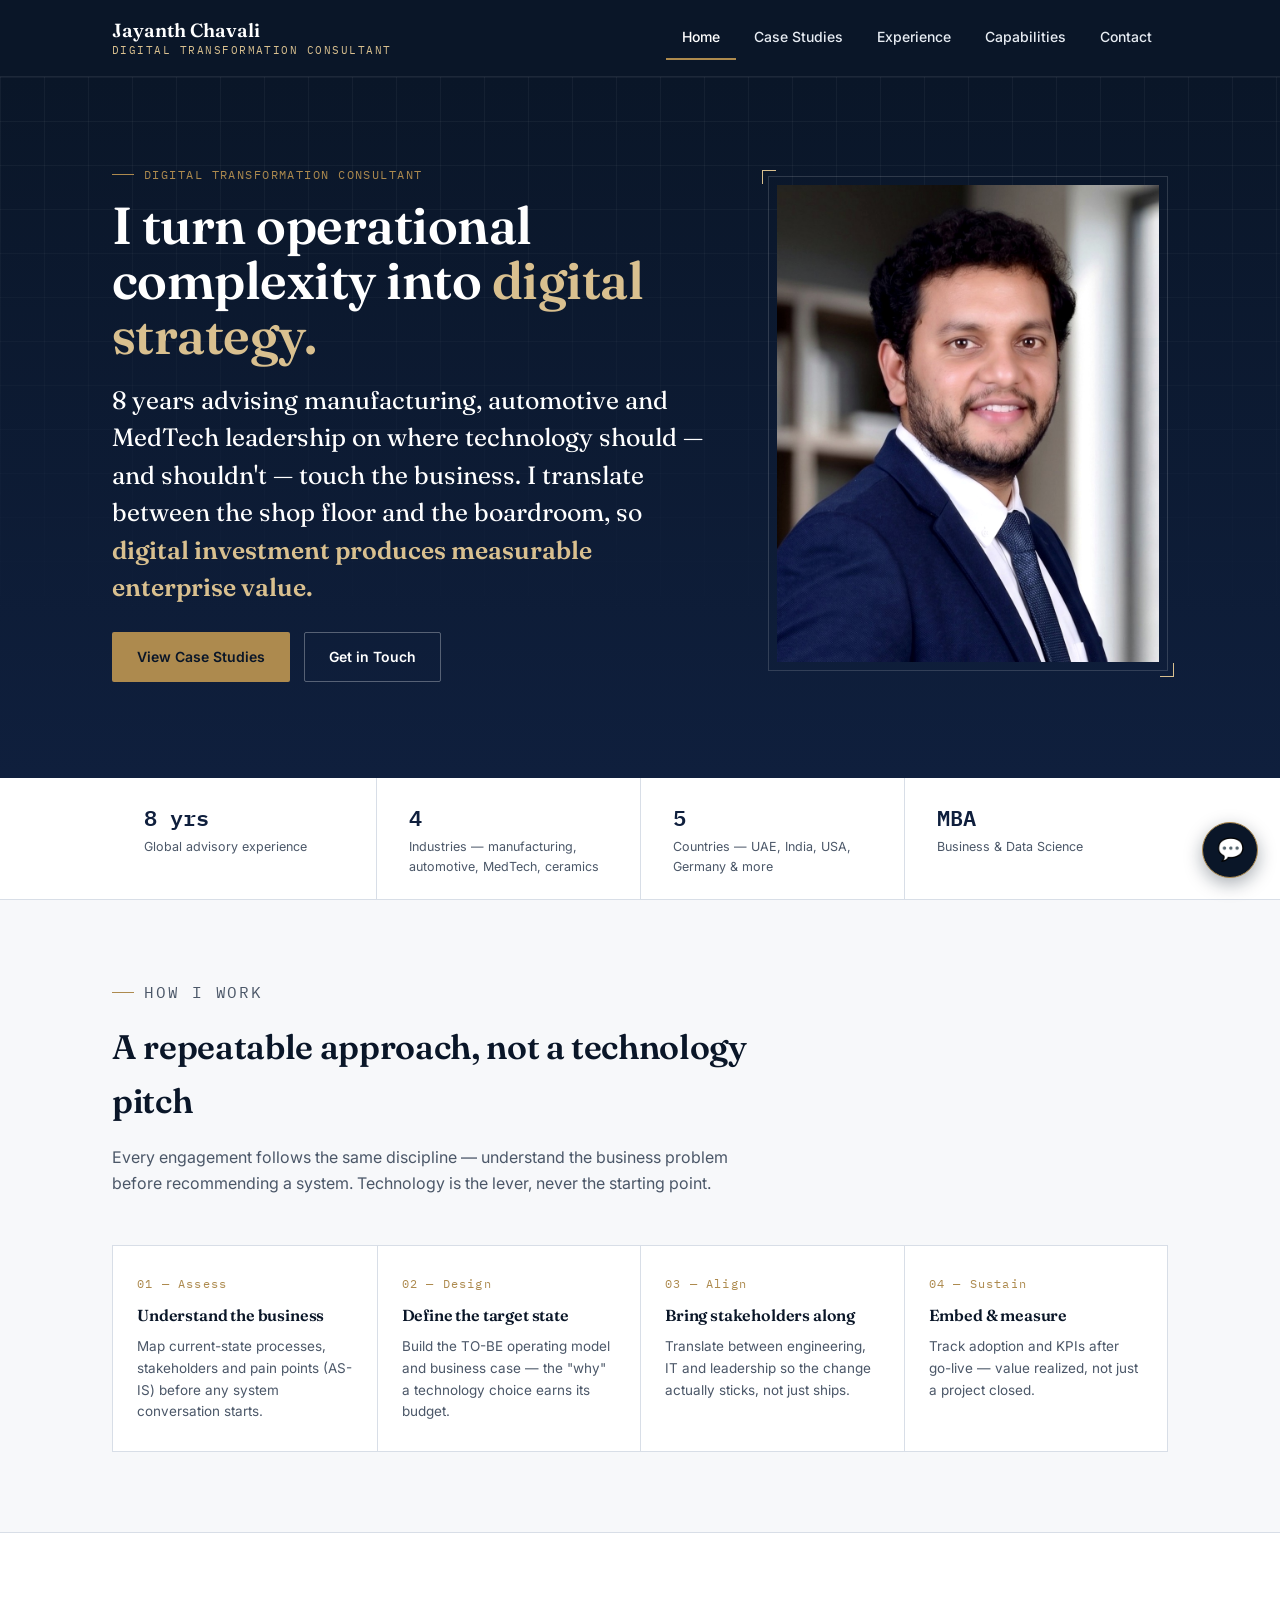
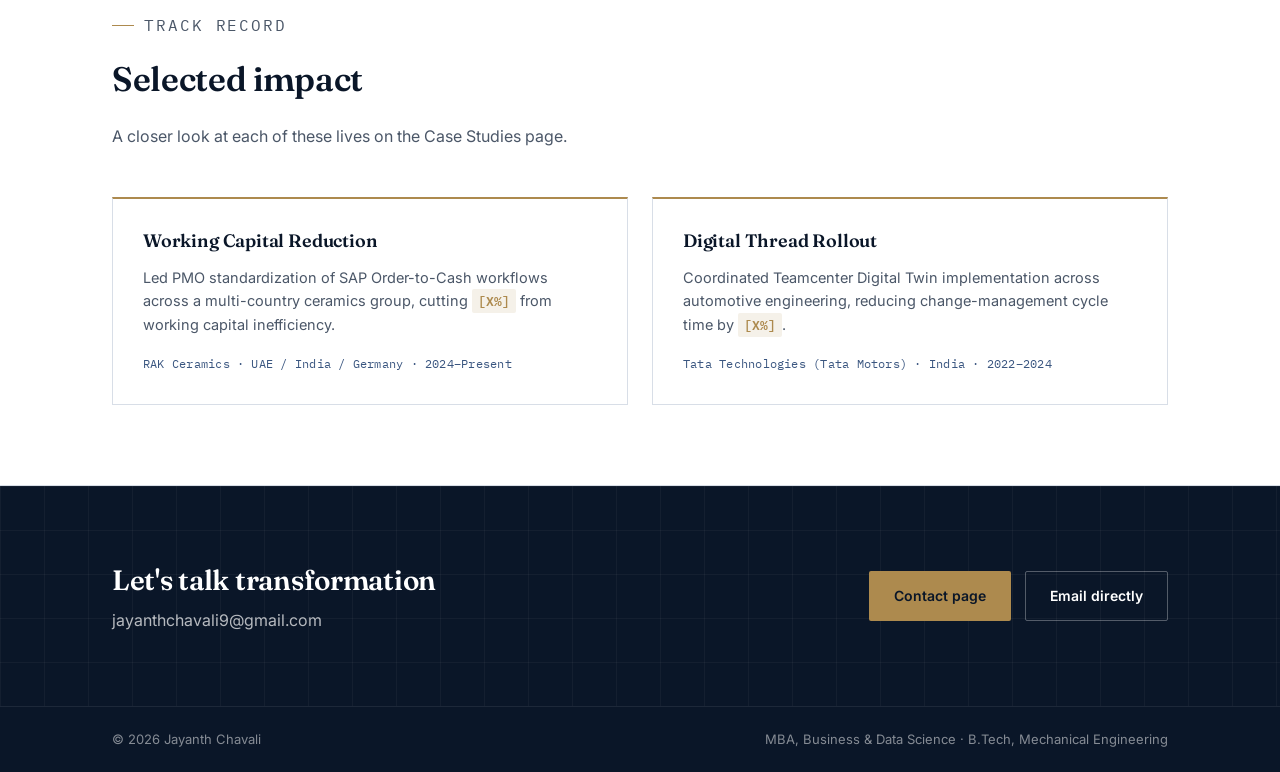
==== index.html @ 64e8a939 "Update index.html" ====
<!DOCTYPE html>
<html lang="en">
<head>
<meta charset="UTF-8">
<meta name="viewport" content="width=device-width, initial-scale=1.0">
<title>Jayanth Chavali — Digital Transformation Manager</title>
<meta name="description" content="Jayanth Chavali — Digital Transformation Manager. I help manufacturing, automotive and MedTech enterprises turn operational complexity into digital strategy.">
<link rel="preconnect" href="https://fonts.googleapis.com">
<link href="https://fonts.googleapis.com/css2?family=Fraunces:opsz,wght@9..144,500;9..144,600;9..144,700&family=Inter:wght@400;500;600;700&family=IBM+Plex+Mono:wght@400;500;600&display=swap" rel="stylesheet">
<link rel="stylesheet" href="style.css">
</head>
<body>

<header class="site-header">
  <div class="wrap">
    <a href="index.html" class="brand">Jayanth Chavali<small>Digital Transformation Consultant</small></a>
    <button class="nav-toggle" aria-label="Toggle menu">☰</button>
    <nav class="primary-nav">
      <ul>
        <li><a href="index.html" class="active">Home</a></li>
        <li><a href="case-studies.html">Case Studies</a></li>
        <li><a href="experience.html">Experience</a></li>
        <li><a href="skills.html">Capabilities</a></li>
        <li><a href="contact.html">Contact</a></li>
      </ul>
    </nav>
  </div>
</header>

<section class="hero">
  <div class="wrap">
    <div class="hero-grid">
      <div>
        <p class="eyebrow">Digital Transformation Consultant</p>
        <h1>I turn operational complexity into <em>digital strategy.</em></h1>
        <p class="value-prop">8 years advising manufacturing, automotive and MedTech leadership on where technology should — and shouldn't — touch the business. I translate between the shop floor and the boardroom, so <strong>digital investment produces measurable enterprise value.</strong></p>
        <div class="hero-cta">
          <a href="case-studies.html" class="btn btn-primary">View Case Studies</a>
          <a href="contact.html" class="btn btn-ghost">Get in Touch</a>
        </div>
      </div>
      <div class="hero-portrait">
        <span class="corner tl"></span>
        <span class="corner br"></span>
        <img src="jayanth-photo.jpg" alt="Portrait — Jayanth Chavali">
      </div>
    </div>
  </div>
</section>

<div class="meta-strip">
  <div class="wrap">
    <ul>
      <li><div class="num">8 yrs</div><div class="lbl">Global advisory experience</div></li>
      <li><div class="num">4</div><div class="lbl">Industries — manufacturing, automotive, MedTech, ceramics</div></li>
      <li><div class="num">5</div><div class="lbl">Countries — UAE, India, USA, Germany &amp; more</div></li>
      <li><div class="num">MBA</div><div class="lbl">Business &amp; Data Science</div></li>
    </ul>
  </div>
</div>

<section class="block">
  <div class="wrap">
    <div class="block-head">
      <p class="eyebrow">How I Work</p>
      <h2>A repeatable approach, not a technology pitch</h2>
      <p>Every engagement follows the same discipline — understand the business problem before recommending a system. Technology is the lever, never the starting point.</p>
    </div>
    <div class="approach-steps">
      <div class="approach-step">
        <span class="step-num">01 — Assess</span>
        <h3>Understand the business</h3>
        <p>Map current-state processes, stakeholders and pain points (AS-IS) before any system conversation starts.</p>
      </div>
      <div class="approach-step">
        <span class="step-num">02 — Design</span>
        <h3>Define the target state</h3>
        <p>Build the TO-BE operating model and business case — the "why" a technology choice earns its budget.</p>
      </div>
      <div class="approach-step">
        <span class="step-num">03 — Align</span>
        <h3>Bring stakeholders along</h3>
        <p>Translate between engineering, IT and leadership so the change actually sticks, not just ships.</p>
      </div>
      <div class="approach-step">
        <span class="step-num">04 — Sustain</span>
        <h3>Embed &amp; measure</h3>
        <p>Track adoption and KPIs after go-live — value realized, not just a project closed.</p>
      </div>
    </div>
  </div>
</section>

<section class="block alt">
  <div class="wrap">
    <div class="block-head">
      <p class="eyebrow">Track Record</p>
      <h2>Selected impact</h2>
      <p>A closer look at each of these lives on the Case Studies page.</p>
    </div>
    <div class="capability-grid">
      <div class="capability-card">
        <h3>Working Capital Reduction</h3>
        <p>Led PMO standardization of SAP Order-to-Cash workflows across a multi-country ceramics group, cutting <span class="placeholder">[X%]</span> from working capital inefficiency.</p>
        <span class="also">RAK Ceramics · UAE / India / Germany · 2024–Present</span>
      </div>
      <div class="capability-card">
        <h3>Digital Thread Rollout</h3>
        <p>Coordinated Teamcenter Digital Twin implementation across automotive engineering, reducing change-management cycle time by <span class="placeholder">[X%]</span>.</p>
        <span class="also">Tata Technologies (Tata Motors) · India · 2022–2024</span>
      </div>
    </div>
  </div>
</section>

<section class="contact-band">
  <div class="wrap">
    <div>
      <h2>Let's talk transformation</h2>
      <p>jayanthchavali9@gmail.com</p>
    </div>
    <div class="contact-links">
      <a href="contact.html" class="btn btn-primary">Contact page</a>
      <a href="mailto:jayanthchavali9@gmail.com" class="btn btn-ghost">Email directly</a>
    </div>
  </div>
</section>

<footer class="site-footer">
  <div class="wrap">
    <span>© 2026 Jayanth Chavali</span>
    <span>MBA, Business &amp; Data Science · B.Tech, Mechanical Engineering</span>
  </div>
</footer>

<script src="nav.js"></script>
<script src="chatbot.js"></script>
</body>
</html>
---- style.css ----
/* ==========================================================================
   Jayanth Chavali — Portfolio
   Design system: "Digital Thread" — blueprint-inspired corporate identity
   ========================================================================== */

:root{
  --navy-950:#0A1628;
  --navy-900:#0F1F3D;
  --navy-700:#1E3A5F;
  --navy-500:#3A5680;
  --navy-100:#E7ECF3;
  --paper:#F7F8FA;
  --white:#FFFFFF;
  --brass:#AD8A4E;
  --brass-light:#D9C08F;
  --slate-900:#1B2430;
  --slate-600:#4B5768;
  --slate-400:#8592A3;
  --line:#D8DEE7;

  --serif:"Fraunces", Georgia, "Times New Roman", serif;
  --sans:"Inter", -apple-system, BlinkMacSystemFont, "Segoe UI", sans-serif;
  --mono:"IBM Plex Mono", "SFMono-Regular", Menlo, monospace;

  --max-w: 1120px;
}

*,*::before,*::after{box-sizing:border-box;}
html{scroll-behavior:smooth;}
body{
  margin:0;
  background:var(--paper);
  color:var(--slate-900);
  font-family:var(--sans);
  font-size:16px;
  line-height:1.6;
  -webkit-font-smoothing:antialiased;
}
img{max-width:100%;display:block;}
a{color:inherit;text-decoration:none;}
h1,h2,h3,h4{font-family:var(--serif);font-weight:600;color:var(--navy-950);margin:0 0 .5em;letter-spacing:-0.01em;}
p{margin:0 0 1em;}
.wrap{max-width:var(--max-w);margin:0 auto;padding:0 32px;}

@media (prefers-reduced-motion: reduce){
  *{animation-duration:0.001ms !important; animation-iteration-count:1 !important; transition-duration:0.001ms !important; scroll-behavior:auto !important;}
}

/* ---------- eyebrow / labels ---------- */
.eyebrow{
  font-family:var(--mono);
  font-size:12px;
  letter-spacing:.12em;
  text-transform:uppercase;
  color:var(--brass);
  display:flex;
  align-items:center;
  gap:10px;
  margin-bottom:14px;
}
.eyebrow::before{content:"";width:22px;height:1px;background:var(--brass);display:inline-block;}

/* ---------- header / nav ---------- */
.site-header{
  position:sticky; top:0; z-index:100;
  background:var(--navy-950);
  border-bottom:1px solid rgba(255,255,255,.08);
}
.site-header .wrap{
  display:flex; align-items:center; justify-content:space-between;
  height:76px;
}
.brand{
  font-family:var(--serif);
  color:var(--white);
  font-size:19px;
  font-weight:600;
  display:flex; flex-direction:column; line-height:1.15;
}
.brand small{
  font-family:var(--mono);
  font-size:10.5px;
  letter-spacing:.14em;
  text-transform:uppercase;
  color:var(--brass-light);
  font-weight:400;
  margin-top:3px;
}
nav.primary-nav ul{
  list-style:none; display:flex; gap:2px; margin:0; padding:0;
}
nav.primary-nav a{
  display:block;
  padding:10px 16px;
  font-size:14px;
  font-weight:500;
  color:var(--navy-100);
  border-bottom:2px solid transparent;
  transition:color .15s ease, border-color .15s ease;
}
nav.primary-nav a:hover{color:var(--white);}
nav.primary-nav a.active{color:var(--white); border-color:var(--brass);}
.nav-toggle{display:none;}

@media (max-width:760px){
  .site-header .wrap{height:64px;}
  nav.primary-nav ul{
    position:fixed; inset:64px 0 auto 0;
    background:var(--navy-950);
    flex-direction:column;
    gap:0;
    padding:8px 0 16px;
    transform:translateY(-8px);
    opacity:0;
    pointer-events:none;
    transition:opacity .18s ease, transform .18s ease;
    border-bottom:1px solid rgba(255,255,255,.08);
  }
  nav.primary-nav.open ul{opacity:1; transform:translateY(0); pointer-events:auto;}
  nav.primary-nav a{padding:14px 32px;}
  .nav-toggle{
    display:block; background:none; border:1px solid rgba(255,255,255,.25);
    color:var(--white); width:38px; height:34px; border-radius:4px; font-size:16px;
    cursor:pointer;
  }
}

/* ---------- hero ---------- */
.hero{
  background:
    linear-gradient(180deg, var(--navy-950) 0%, var(--navy-900) 100%);
  color:var(--white);
  position:relative;
  overflow:hidden;
  padding:88px 0 96px;
}
.hero::before{
  /* blueprint grid */
  content:"";
  position:absolute; inset:0;
  background-image:
    linear-gradient(rgba(255,255,255,.05) 1px, transparent 1px),
    linear-gradient(90deg, rgba(255,255,255,.05) 1px, transparent 1px);
  background-size:44px 44px;
  mask-image:linear-gradient(180deg, rgba(0,0,0,.9), transparent 85%);
  pointer-events:none;
}
.hero .wrap{position:relative;}
.hero-grid{
  display:grid; grid-template-columns:1.35fr .9fr; gap:56px; align-items:center;
}
.hero h1{
  color:var(--white);
  font-size:clamp(34px,4.4vw,52px);
  line-height:1.06;
  margin-bottom:18px;
}
.hero h1 em{
  font-style:normal; color:var(--brass-light);
}
.hero .role{
  font-family:var(--mono);
  font-size:14px;
  color:var(--navy-100);
  letter-spacing:.03em;
  margin-bottom:22px;
}
.hero p.lede{
  font-size:17px;
  color:rgba(255,255,255,.78);
  max-width:56ch;
  margin-bottom:28px;
}
.hero-cta{display:flex; gap:14px; flex-wrap:wrap;}
.btn{
  display:inline-flex; align-items:center; gap:8px;
  padding:13px 24px;
  font-size:14px; font-weight:600;
  border-radius:2px;
  transition:all .15s ease;
  border:1px solid transparent;
}
.btn-primary{background:var(--brass); color:var(--navy-950);}
.btn-primary:hover{background:var(--brass-light);}
.btn-ghost{border-color:rgba(255,255,255,.3); color:var(--white);}
.btn-ghost:hover{border-color:var(--white); background:rgba(255,255,255,.06);}

.hero-portrait{
  position:relative;
  border:1px solid rgba(255,255,255,.15);
  padding:8px;
}
.hero-portrait img{width:100%; aspect-ratio:4/5; object-fit:cover; filter:grayscale(15%) contrast(1.02);}
.hero-portrait .tag{
  position:absolute; bottom:-1px; left:-1px;
  background:var(--brass); color:var(--navy-950);
  font-family:var(--mono); font-size:11px; letter-spacing:.08em;
  padding:6px 12px;
}
.corner{position:absolute; width:14px; height:14px; border:1.5px solid var(--brass-light);}
.corner.tl{top:-7px; left:-7px; border-right:none; border-bottom:none;}
.corner.br{bottom:-7px; right:-7px; border-left:none; border-top:none;}

/* ---------- meta strip ---------- */
.meta-strip{
  background:var(--white);
  border-bottom:1px solid var(--line);
}
.meta-strip ul{
  list-style:none; margin:0; padding:0;
  display:grid; grid-template-columns:repeat(4,1fr);
}
.meta-strip li{
  padding:22px 32px;
  border-left:1px solid var(--line);
}
.meta-strip li:first-child{border-left:none;}
.meta-strip .num{font-family:var(--mono); font-size:22px; color:var(--navy-900); font-weight:600;}
.meta-strip .lbl{font-size:12.5px; color:var(--slate-600); margin-top:2px;}
@media (max-width:760px){
  .meta-strip ul{grid-template-columns:repeat(2,1fr);}
  .meta-strip li:nth-child(3){border-left:none;}
}

/* ---------- sections ---------- */
section.block{padding:80px 0;}
section.block.alt{background:var(--white); border-top:1px solid var(--line); border-bottom:1px solid var(--line);}
.block-head{max-width:640px; margin-bottom:48px;}
.block-head h2{font-size:clamp(26px,3vw,34px);}
.block-head p{color:var(--slate-600); font-size:16px;}

/* ---------- timeline (signature element) ---------- */
.thread{position:relative; padding-left:2px;}
.thread::before{
  content:""; position:absolute; left:118px; top:6px; bottom:6px; width:1px;
  background:repeating-linear-gradient(to bottom, var(--navy-500) 0 6px, transparent 6px 12px);
}
@media (max-width:640px){.thread::before{left:0; display:none;}}
.thread-item{
  display:grid; grid-template-columns:118px 1fr; gap:32px;
  position:relative; padding:0 0 44px;
}
.thread-item:last-child{padding-bottom:0;}
.thread-item .when{
  font-family:var(--mono); font-size:12.5px; color:var(--navy-700); font-weight:600;
  padding-top:2px; text-align:right;
}
.thread-item .node{
  position:absolute; left:114px; top:5px;
  width:9px; height:9px; border-radius:50%;
  background:var(--brass); border:2px solid var(--paper); box-shadow:0 0 0 1px var(--navy-700);
}
@media (max-width:640px){
  .thread-item{grid-template-columns:1fr; gap:8px;}
  .thread-item .when{text-align:left;}
  .thread-item .node{display:none;}
}
.thread-item .content{
  background:var(--white); border:1px solid var(--line); padding:22px 26px;
}
.thread-item h3{font-size:18px; margin-bottom:4px;}
.thread-item .sub{font-size:13.5px; color:var(--slate-600); font-family:var(--mono); margin-bottom:0;}

/* ---------- experience cards ---------- */
.role-card{
  background:var(--white); border:1px solid var(--line);
  padding:32px 34px; margin-bottom:24px;
  position:relative;
}
.role-card .role-head{
  display:flex; justify-content:space-between; align-items:baseline; flex-wrap:wrap; gap:8px;
  margin-bottom:6px;
}
.role-card h3{font-size:20px; margin-bottom:2px;}
.role-card .company{font-size:14.5px; color:var(--navy-700); font-weight:600;}
.role-card .period{font-family:var(--mono); font-size:12.5px; color:var(--brass); white-space:nowrap;}
.role-card .title-line{font-size:14px; color:var(--slate-600); margin-bottom:14px;}
.role-card .desc{font-size:15px; color:var(--slate-900); margin-bottom:16px;}
.skill-pills{display:flex; flex-wrap:wrap; gap:7px;}
.pill{
  font-family:var(--mono); font-size:11.5px; color:var(--navy-700);
  background:var(--navy-100); padding:5px 10px; border-radius:2px;
  letter-spacing:.01em;
}

/* ---------- skills grid ---------- */
.skill-groups{display:grid; grid-template-columns:repeat(2,1fr); gap:28px;}
@media (max-width:700px){.skill-groups{grid-template-columns:1fr;}}
.skill-group{background:var(--white); border:1px solid var(--line); padding:26px 28px;}
.skill-group .eyebrow{margin-bottom:16px;}
.skill-group ul{list-style:none; margin:0; padding:0; display:flex; flex-wrap:wrap; gap:8px;}
.skill-group li{
  font-size:13.5px; padding:7px 12px; background:var(--paper); border:1px solid var(--line); color:var(--slate-900);
}

/* ---------- education / certs ---------- */
.two-col{display:grid; grid-template-columns:1fr 1fr; gap:28px;}
@media (max-width:700px){.two-col{grid-template-columns:1fr;}}
.info-card{background:var(--white); border:1px solid var(--line); padding:28px 30px;}
.info-card h3{font-size:17px;}
.info-card .sub{font-family:var(--mono); font-size:12.5px; color:var(--brass); margin-bottom:12px;}

/* ---------- contact ---------- */
.contact-band{
  background:var(--navy-950); color:var(--white);
  padding:72px 0;
  position:relative; overflow:hidden;
}
.contact-band::before{
  content:""; position:absolute; inset:0;
  background-image:linear-gradient(rgba(255,255,255,.04) 1px, transparent 1px), linear-gradient(90deg, rgba(255,255,255,.04) 1px, transparent 1px);
  background-size:44px 44px;
}
.contact-band .wrap{position:relative; display:flex; justify-content:space-between; align-items:center; flex-wrap:wrap; gap:24px;}
.contact-band h2{color:var(--white); font-size:28px; margin-bottom:6px;}
.contact-band p{color:rgba(255,255,255,.7); margin:0;}
.contact-links{display:flex; gap:14px; flex-wrap:wrap;}

/* ---------- footer ---------- */
footer.site-footer{
  background:var(--navy-950); color:rgba(255,255,255,.5);
  font-size:13px; padding:22px 0; border-top:1px solid rgba(255,255,255,.08);
}
footer.site-footer .wrap{display:flex; justify-content:space-between; flex-wrap:wrap; gap:8px;}

/* ---------- page hero (sub pages) ---------- */
.page-hero{
  background:var(--navy-950); color:var(--white); padding:56px 0 46px;
  position:relative; overflow:hidden;
}
.page-hero::before{
  content:""; position:absolute; inset:0;
  background-image:linear-gradient(rgba(255,255,255,.05) 1px, transparent 1px), linear-gradient(90deg, rgba(255,255,255,.05) 1px, transparent 1px);
  background-size:44px 44px;
  mask-image:linear-gradient(180deg, rgba(0,0,0,.9), transparent 90%);
}
.page-hero .wrap{position:relative;}
.page-hero h1{color:var(--white); font-size:clamp(28px,3.6vw,38px); margin-bottom:8px;}
.page-hero p{color:rgba(255,255,255,.72); max-width:60ch; margin:0;}

.note{
  font-size:13.5px; color:var(--slate-600); border-left:2px solid var(--brass);
  padding:10px 16px; background:var(--white); margin-bottom:44px;
}

/* ---------- placeholder callout (fill-in-real-numbers) ---------- */
.placeholder{
  color:var(--brass); font-weight:600; font-style:normal;
  background:rgba(173,138,78,.12); padding:1px 6px; border-radius:2px;
  font-family:var(--mono); font-size:.92em;
}
.editor-note{
  font-size:13px; color:var(--slate-600); background:var(--navy-100);
  border:1px dashed var(--navy-500); padding:14px 18px; margin:0 0 40px;
}
.editor-note strong{color:var(--navy-900);}

/* ---------- value proposition strip ---------- */
.value-prop{
  font-family:var(--serif); font-size:clamp(20px,2.2vw,25px);
  color:var(--white); line-height:1.5; max-width:60ch;
}
.value-prop strong{color:var(--brass-light); font-weight:600;}

/* ---------- approach / methodology steps ---------- */
.approach-steps{
  display:grid; grid-template-columns:repeat(4,1fr); gap:0;
  border:1px solid var(--line);
}
.approach-step{
  padding:28px 24px; background:var(--white); border-left:1px solid var(--line);
  position:relative;
}
.approach-step:first-child{border-left:none;}
.approach-step .step-num{
  font-family:var(--mono); font-size:12px; color:var(--brass); letter-spacing:.1em;
  margin-bottom:10px; display:block;
}
.approach-step h3{font-size:16px; margin-bottom:8px;}
.approach-step p{font-size:13.5px; color:var(--slate-600); margin:0;}
@media (max-width:820px){
  .approach-steps{grid-template-columns:1fr 1fr;}
  .approach-step:nth-child(3){border-left:none;}
}
@media (max-width:520px){
  .approach-steps{grid-template-columns:1fr;}
  .approach-step{border-left:none; border-top:1px solid var(--line);}
  .approach-step:first-child{border-top:none;}
}

/* ---------- capability cards (business-framed, not tool pills) ---------- */
.capability-grid{display:grid; grid-template-columns:repeat(2,1fr); gap:24px;}
@media (max-width:760px){.capability-grid{grid-template-columns:1fr;}}
.capability-card{
  background:var(--white); border:1px solid var(--line); padding:28px 30px;
  border-top:2px solid var(--brass);
}
.capability-card h3{font-size:18px; margin-bottom:10px;}
.capability-card p{font-size:14.5px; color:var(--slate-600); margin-bottom:14px;}
.capability-card .also{
  font-family:var(--mono); font-size:11.5px; color:var(--navy-500); letter-spacing:.02em;
}

/* ---------- case studies ---------- */
.case-study{
  background:var(--white); border:1px solid var(--line); margin-bottom:28px;
  display:grid; grid-template-columns:220px 1fr;
}
@media (max-width:700px){.case-study{grid-template-columns:1fr;}}
.case-study .cs-side{
  background:var(--navy-950); color:var(--white); padding:28px 24px;
  display:flex; flex-direction:column; gap:14px;
}
.case-study .cs-side .industry{font-family:var(--mono); font-size:11px; letter-spacing:.1em; text-transform:uppercase; color:var(--brass-light);}
.case-study .cs-side .metric{font-family:var(--serif); font-size:26px; font-weight:600; color:var(--white); line-height:1.15;}
.case-study .cs-side .metric-lbl{font-size:12px; color:rgba(255,255,255,.6);}
.case-study .cs-body{padding:28px 30px;}
.case-study .cs-body h3{font-size:19px; margin-bottom:4px;}
.case-study .cs-body .role-loc{font-size:13px; color:var(--slate-600); margin-bottom:16px; font-family:var(--mono);}
.case-study .cs-block{margin-bottom:14px;}
.case-study .cs-block .lbl{
  font-family:var(--mono); font-size:11px; letter-spacing:.08em; text-transform:uppercase;
  color:var(--navy-700); font-weight:600; margin-bottom:4px; display:block;
}
.case-study .cs-block p{font-size:14.5px; margin:0; color:var(--slate-900);}

/* ---------- certifications ---------- */
.cert-row{display:flex; flex-wrap:wrap; gap:14px;}
.cert-badge{
  display:flex; align-items:center; gap:10px;
  background:var(--white); border:1px solid var(--line); padding:14px 18px;
  min-width:220px;
}
.cert-badge .dot{width:8px; height:8px; border-radius:50%; background:var(--brass); flex-shrink:0;}
.cert-badge .cert-name{font-size:14px; font-weight:600; color:var(--navy-900);}
.cert-badge .cert-sub{font-size:12px; color:var(--slate-600); font-family:var(--mono);}

/* ---------- testimonial ---------- */
.testimonial{
  background:var(--navy-100); border-left:3px solid var(--brass);
  padding:26px 30px; font-family:var(--serif); font-size:18px; color:var(--navy-950);
  line-height:1.55; margin-bottom:20px;
}
.testimonial .attrib{
  display:block; margin-top:14px; font-family:var(--mono); font-size:12px;
  color:var(--slate-600); font-style:normal;
}

/* ---------- resume cta ---------- */
.resume-cta{
  display:flex; align-items:center; justify-content:space-between; gap:20px; flex-wrap:wrap;
  background:var(--white); border:1px solid var(--line); padding:22px 28px; margin-bottom:44px;
}
.resume-cta .txt h3{font-size:16px; margin-bottom:2px;}
.resume-cta .txt p{font-size:13px; color:var(--slate-600); margin:0;}

/* ---------- FAQ assistant widget ---------- */
#jc-chat-toggle{
  position:fixed; right:22px; bottom:22px; z-index:200;
  width:56px; height:56px; border-radius:50%;
  background:var(--navy-950); border:1px solid var(--brass);
  color:var(--brass-light); font-size:22px;
  display:flex; align-items:center; justify-content:center;
  cursor:pointer; box-shadow:0 6px 18px rgba(10,22,40,.35);
  transition:transform .15s ease;
}
#jc-chat-toggle:hover{transform:translateY(-2px);}
#jc-chat-panel{
  position:fixed; right:22px; bottom:88px; z-index:200;
  width:320px; max-width:calc(100vw - 44px);
  background:var(--white); border:1px solid var(--line);
  box-shadow:0 14px 34px rgba(10,22,40,.22);
  display:none; flex-direction:column; overflow:hidden;
}
#jc-chat-panel.open{display:flex;}
#jc-chat-head{
  background:var(--navy-950); color:var(--white); padding:14px 16px;
  font-family:var(--serif); font-size:15px; display:flex; justify-content:space-between; align-items:center;
}
#jc-chat-head span.sub{display:block; font-family:var(--mono); font-size:10.5px; color:var(--brass-light); letter-spacing:.06em; margin-top:2px;}
#jc-chat-close{background:none; border:none; color:rgba(255,255,255,.7); font-size:16px; cursor:pointer;}
#jc-chat-body{
  padding:14px 16px; max-height:320px; overflow-y:auto;
  display:flex; flex-direction:column; gap:10px; background:var(--paper);
}
.jc-msg{font-size:13.5px; line-height:1.5; padding:9px 12px; max-width:88%;}
.jc-msg.bot{background:var(--white); border:1px solid var(--line); align-self:flex-start; color:var(--slate-900);}
.jc-msg.user{background:var(--navy-900); color:var(--white); align-self:flex-end;}
.jc-msg a{color:var(--brass); font-weight:600;}
#jc-chat-quick{
  display:flex; flex-wrap:wrap; gap:6px; padding:0 16px 12px; background:var(--paper);
}
.jc-chip{
  font-family:var(--mono); font-size:11px; padding:6px 10px;
  background:var(--white); border:1px solid var(--line); color:var(--navy-700);
  cursor:pointer;
}
.jc-chip:hover{border-color:var(--brass); color:var(--brass);}
#jc-chat-form{display:flex; border-top:1px solid var(--line);}
#jc-chat-input{
  flex:1; border:none; padding:12px 14px; font-family:var(--sans); font-size:13.5px; outline:none;
}
#jc-chat-send{
  background:var(--brass); color:var(--navy-950); border:none; padding:0 16px; font-weight:600; cursor:pointer;
}
@media (max-width:480px){
  #jc-chat-panel{right:12px; bottom:82px;}
  #jc-chat-toggle{right:12px; bottom:12px;}
}
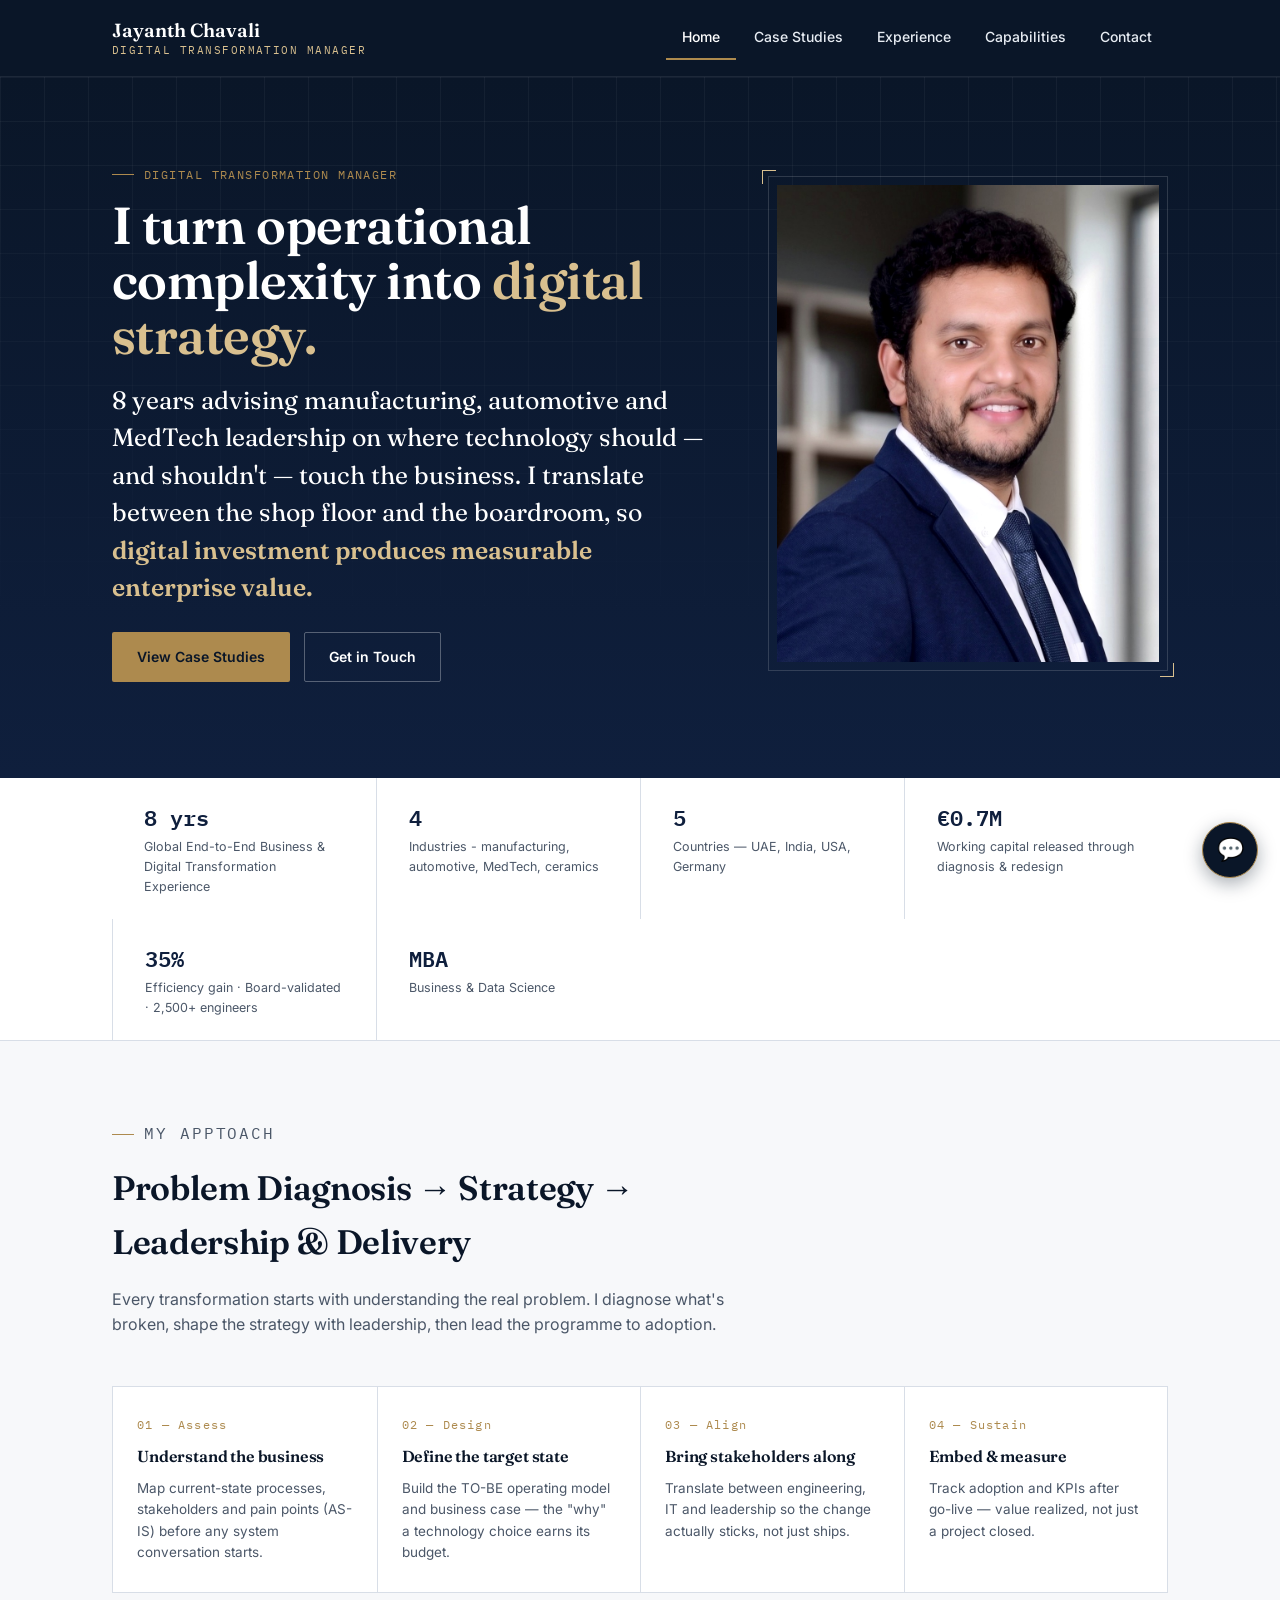
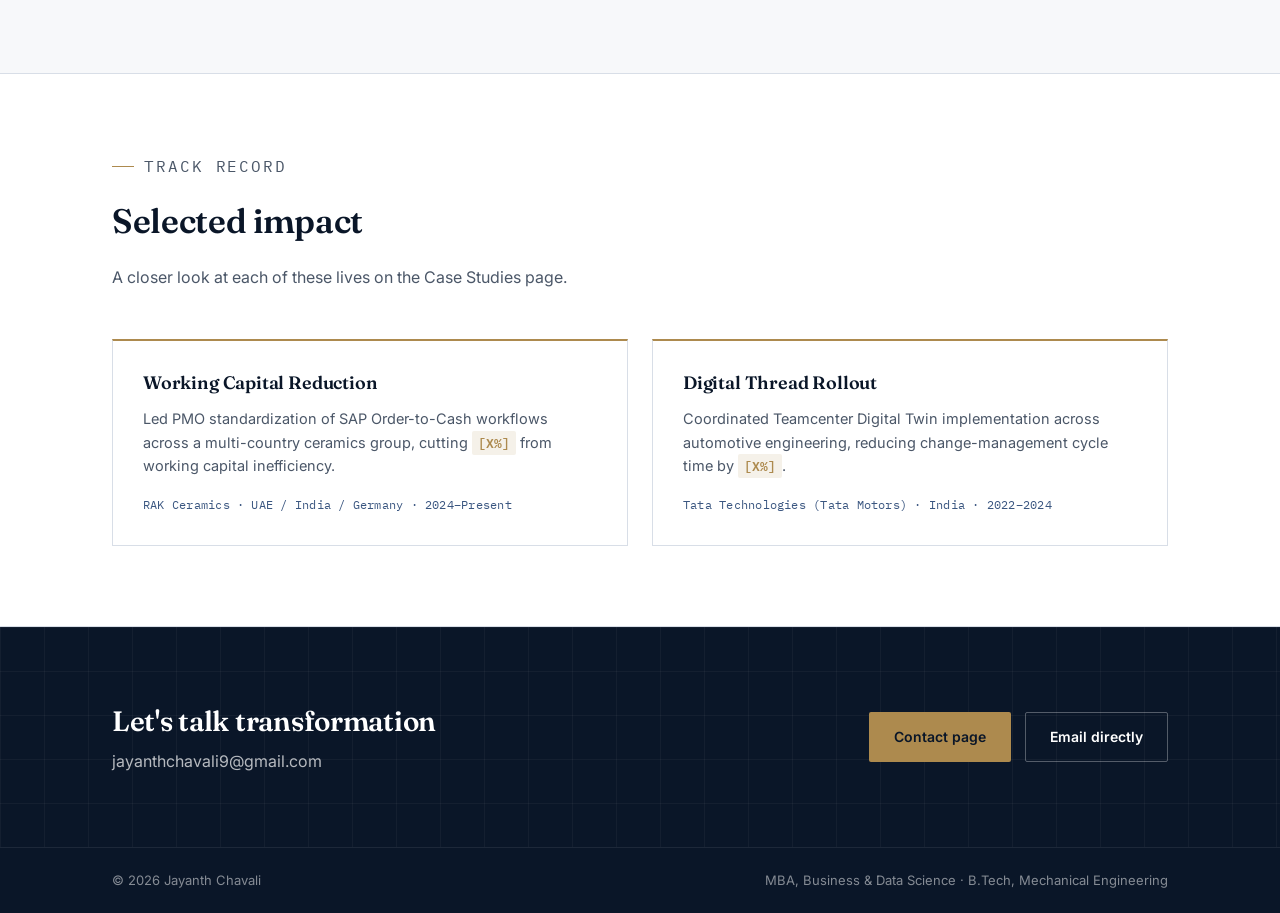
==== commit f0514e76: "Update index.html" ====
--- a/index.html
+++ b/index.html
@@ -13,7 +13,7 @@
 
 <header class="site-header">
   <div class="wrap">
-    <a href="index.html" class="brand">Jayanth Chavali<small>Digital Transformation Consultant</small></a>
+    <a href="index.html" class="brand">Jayanth Chavali<small>Digital Transformation Manager</small></a>
     <button class="nav-toggle" aria-label="Toggle menu">☰</button>
     <nav class="primary-nav">
       <ul>
@@ -31,7 +31,7 @@
   <div class="wrap">
     <div class="hero-grid">
       <div>
-        <p class="eyebrow">Digital Transformation Consultant</p>
+        <p class="eyebrow">Digital Transformation Manager</p>
         <h1>I turn operational complexity into <em>digital strategy.</em></h1>
         <p class="value-prop">8 years advising manufacturing, automotive and MedTech leadership on where technology should — and shouldn't — touch the business. I translate between the shop floor and the boardroom, so <strong>digital investment produces measurable enterprise value.</strong></p>
         <div class="hero-cta">
@@ -51,9 +51,11 @@
 <div class="meta-strip">
   <div class="wrap">
     <ul>
-      <li><div class="num">8 yrs</div><div class="lbl">Global advisory experience</div></li>
-      <li><div class="num">4</div><div class="lbl">Industries — manufacturing, automotive, MedTech, ceramics</div></li>
-      <li><div class="num">5</div><div class="lbl">Countries — UAE, India, USA, Germany &amp; more</div></li>
+      <li><div class="num">8 yrs</div><div class="lbl">Global End-to-End Business & Digital Transformation Experience</div></li>
+      <li><div class="num">4</div><div class="lbl">Industries - manufacturing, automotive, MedTech, ceramics</div></li>
+      <li><div class="num">5</div><div class="lbl">Countries — UAE, India, USA, Germany</div></li>
+      <li><div class="num">€0.7M</div><div class="lbl">Working capital released through diagnosis & redesign</div></li>
+      <li><div class="num">35%</div><div class="lbl">Efficiency gain · Board-validated · 2,500+ engineers</div></li>
       <li><div class="num">MBA</div><div class="lbl">Business &amp; Data Science</div></li>
     </ul>
   </div>
@@ -62,9 +64,9 @@
 <section class="block">
   <div class="wrap">
     <div class="block-head">
-      <p class="eyebrow">How I Work</p>
-      <h2>A repeatable approach, not a technology pitch</h2>
-      <p>Every engagement follows the same discipline — understand the business problem before recommending a system. Technology is the lever, never the starting point.</p>
+      <p class="eyebrow">MY APPTOACH</p>
+      <h2>Problem Diagnosis → Strategy → Leadership & Delivery</h2>
+      <p>Every transformation starts with understanding the real problem. I diagnose what's broken, shape the strategy with leadership, then lead the programme to adoption.</p>
     </div>
     <div class="approach-steps">
       <div class="approach-step">
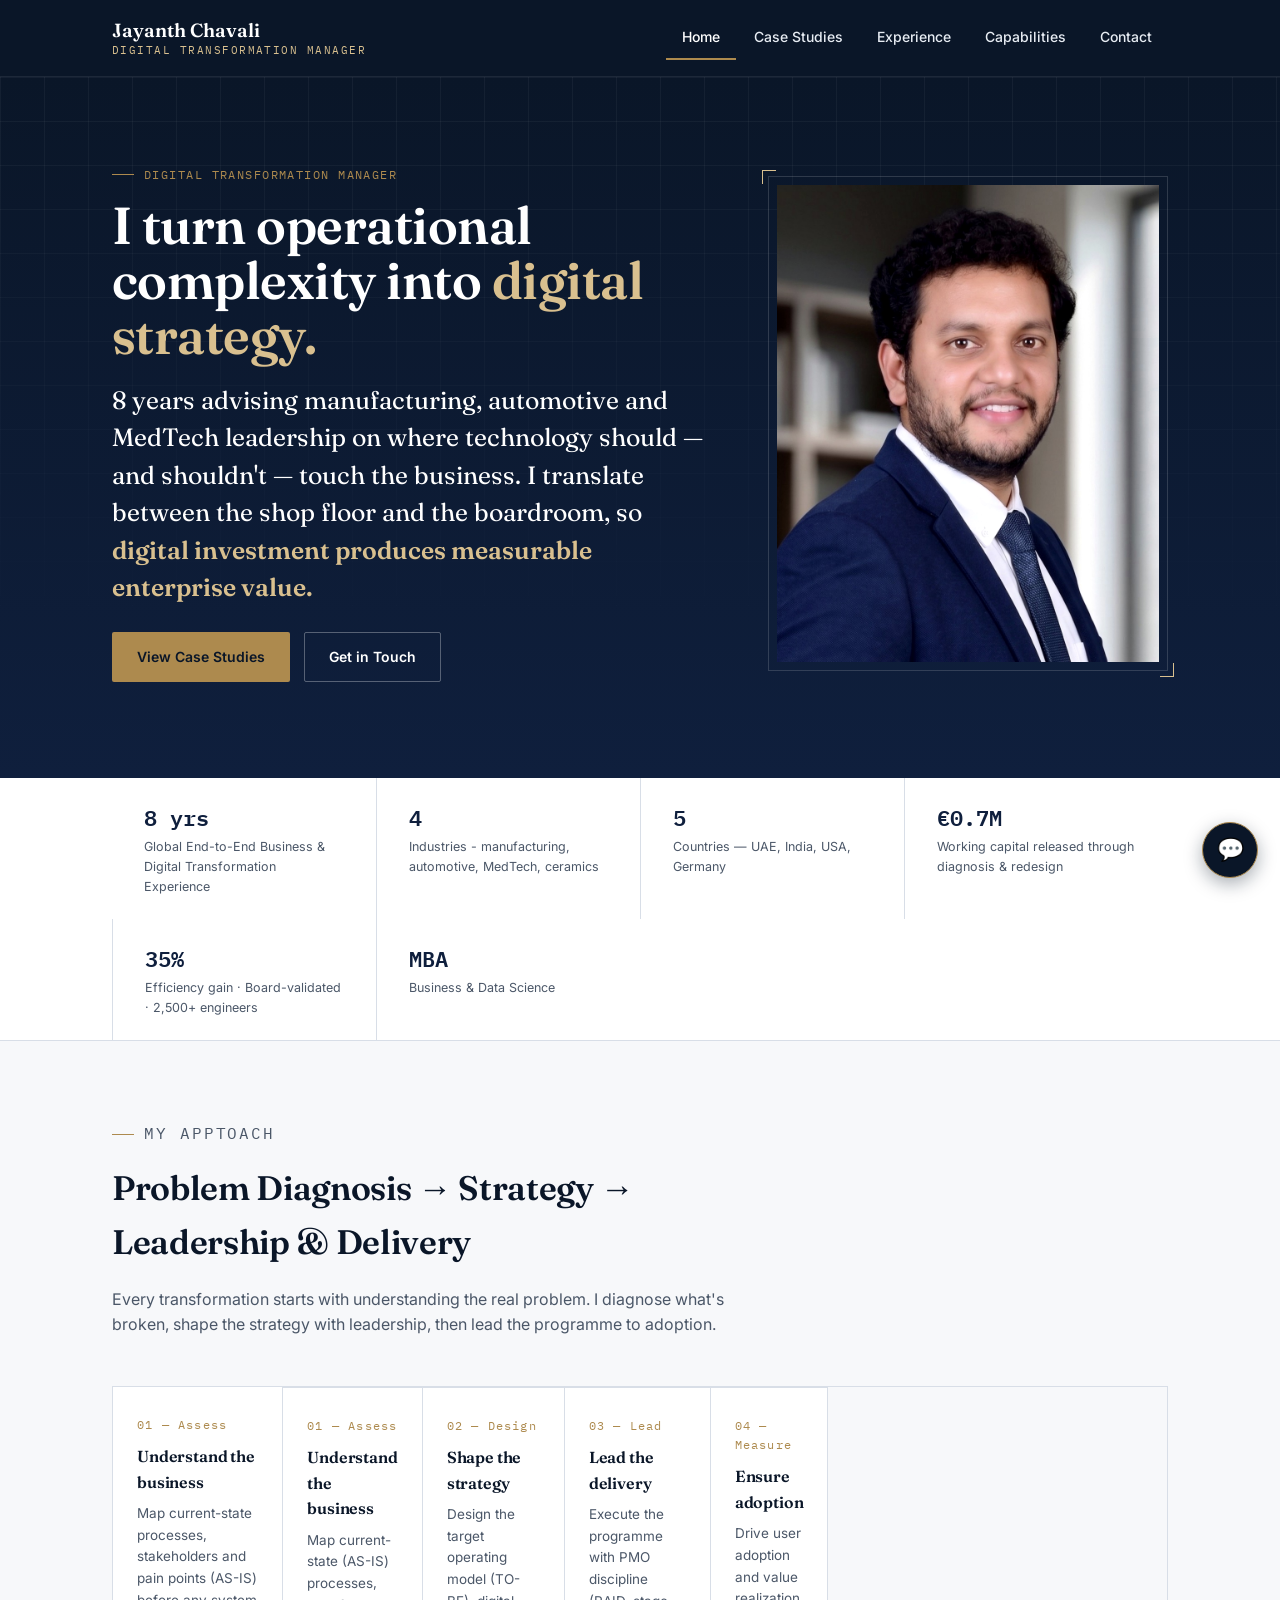
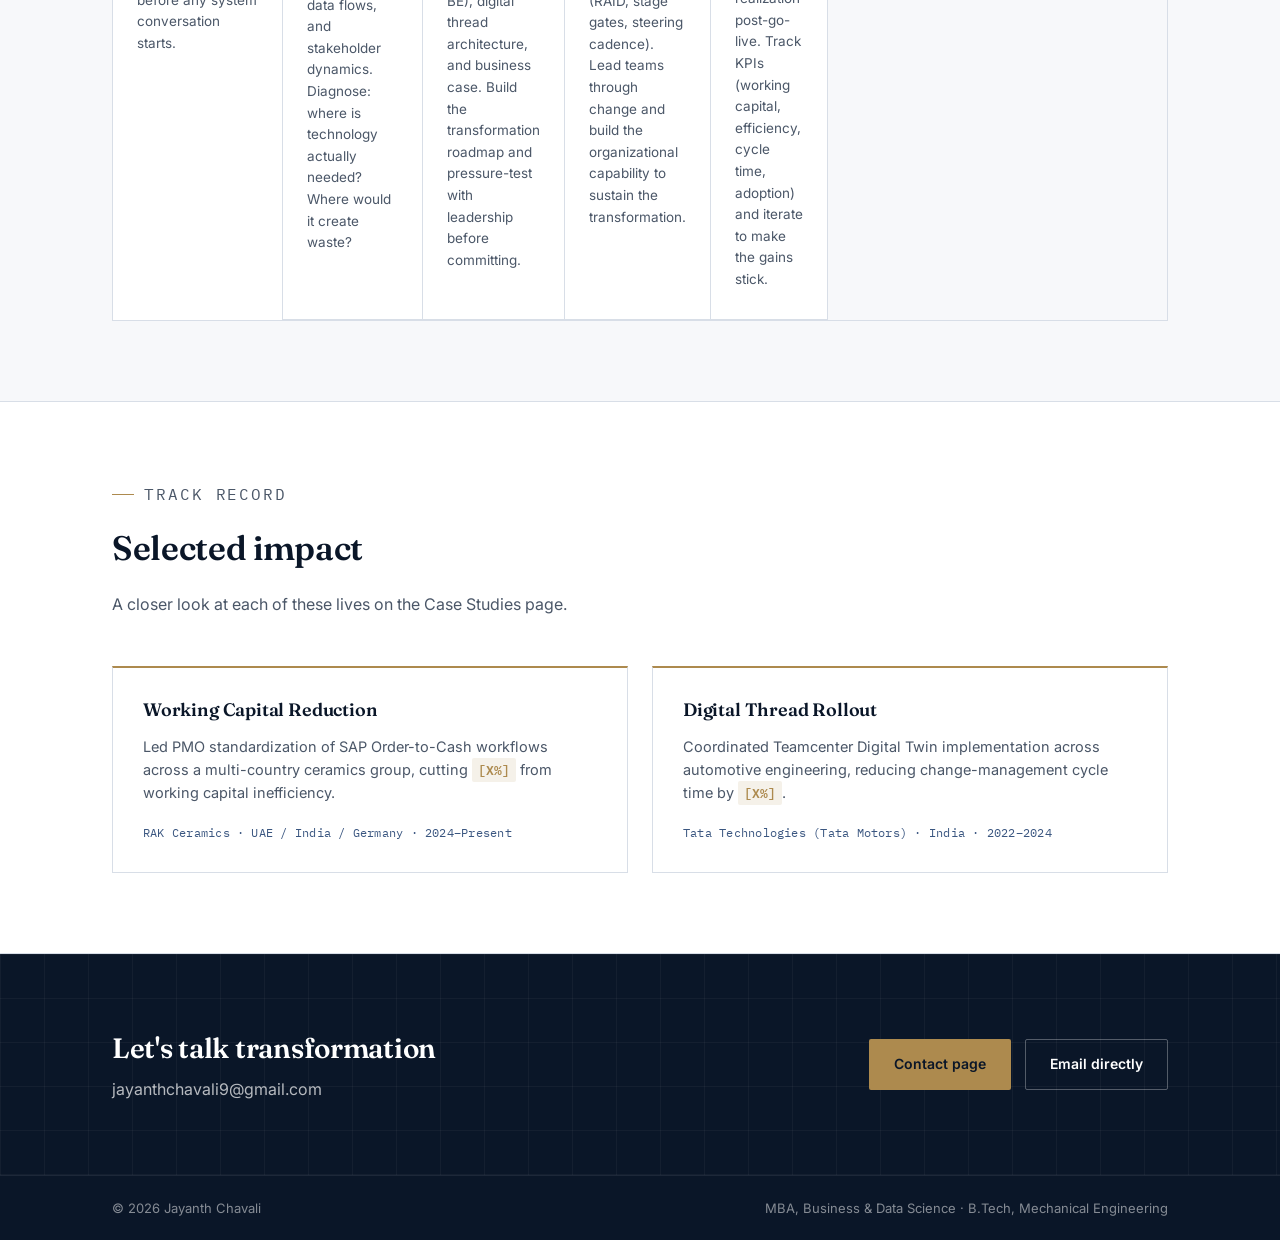
==== commit e375e1a7: "Update index.html" ====
--- a/index.html
+++ b/index.html
@@ -74,20 +74,26 @@
         <h3>Understand the business</h3>
         <p>Map current-state processes, stakeholders and pain points (AS-IS) before any system conversation starts.</p>
       </div>
+     <div class="approach-steps">
+      <div class="approach-step">
+        <span class="step-num">01 — Assess</span>
+        <h3>Understand the business</h3>
+        <p>Map current-state (AS-IS) processes, data flows, and stakeholder dynamics. Diagnose: where is technology actually needed? Where would it create waste?</p>
+      </div>
       <div class="approach-step">
         <span class="step-num">02 — Design</span>
-        <h3>Define the target state</h3>
-        <p>Build the TO-BE operating model and business case — the "why" a technology choice earns its budget.</p>
+        <h3>Shape the strategy</h3>
+        <p>Design the target operating model (TO-BE), digital thread architecture, and business case. Build the transformation roadmap and pressure-test with leadership before committing.</p>
       </div>
       <div class="approach-step">
-        <span class="step-num">03 — Align</span>
-        <h3>Bring stakeholders along</h3>
-        <p>Translate between engineering, IT and leadership so the change actually sticks, not just ships.</p>
+        <span class="step-num">03 — Lead</span>
+        <h3>Lead the delivery</h3>
+        <p>Execute the programme with PMO discipline (RAID, stage gates, steering cadence). Lead teams through change and build the organizational capability to sustain the transformation.</p>
       </div>
       <div class="approach-step">
-        <span class="step-num">04 — Sustain</span>
-        <h3>Embed &amp; measure</h3>
-        <p>Track adoption and KPIs after go-live — value realized, not just a project closed.</p>
+        <span class="step-num">04 — Measure</span>
+        <h3>Ensure adoption</h3>
+        <p>Drive user adoption and value realization post-go-live. Track KPIs (working capital, efficiency, cycle time, adoption) and iterate to make the gains stick.</p>
       </div>
     </div>
   </div>
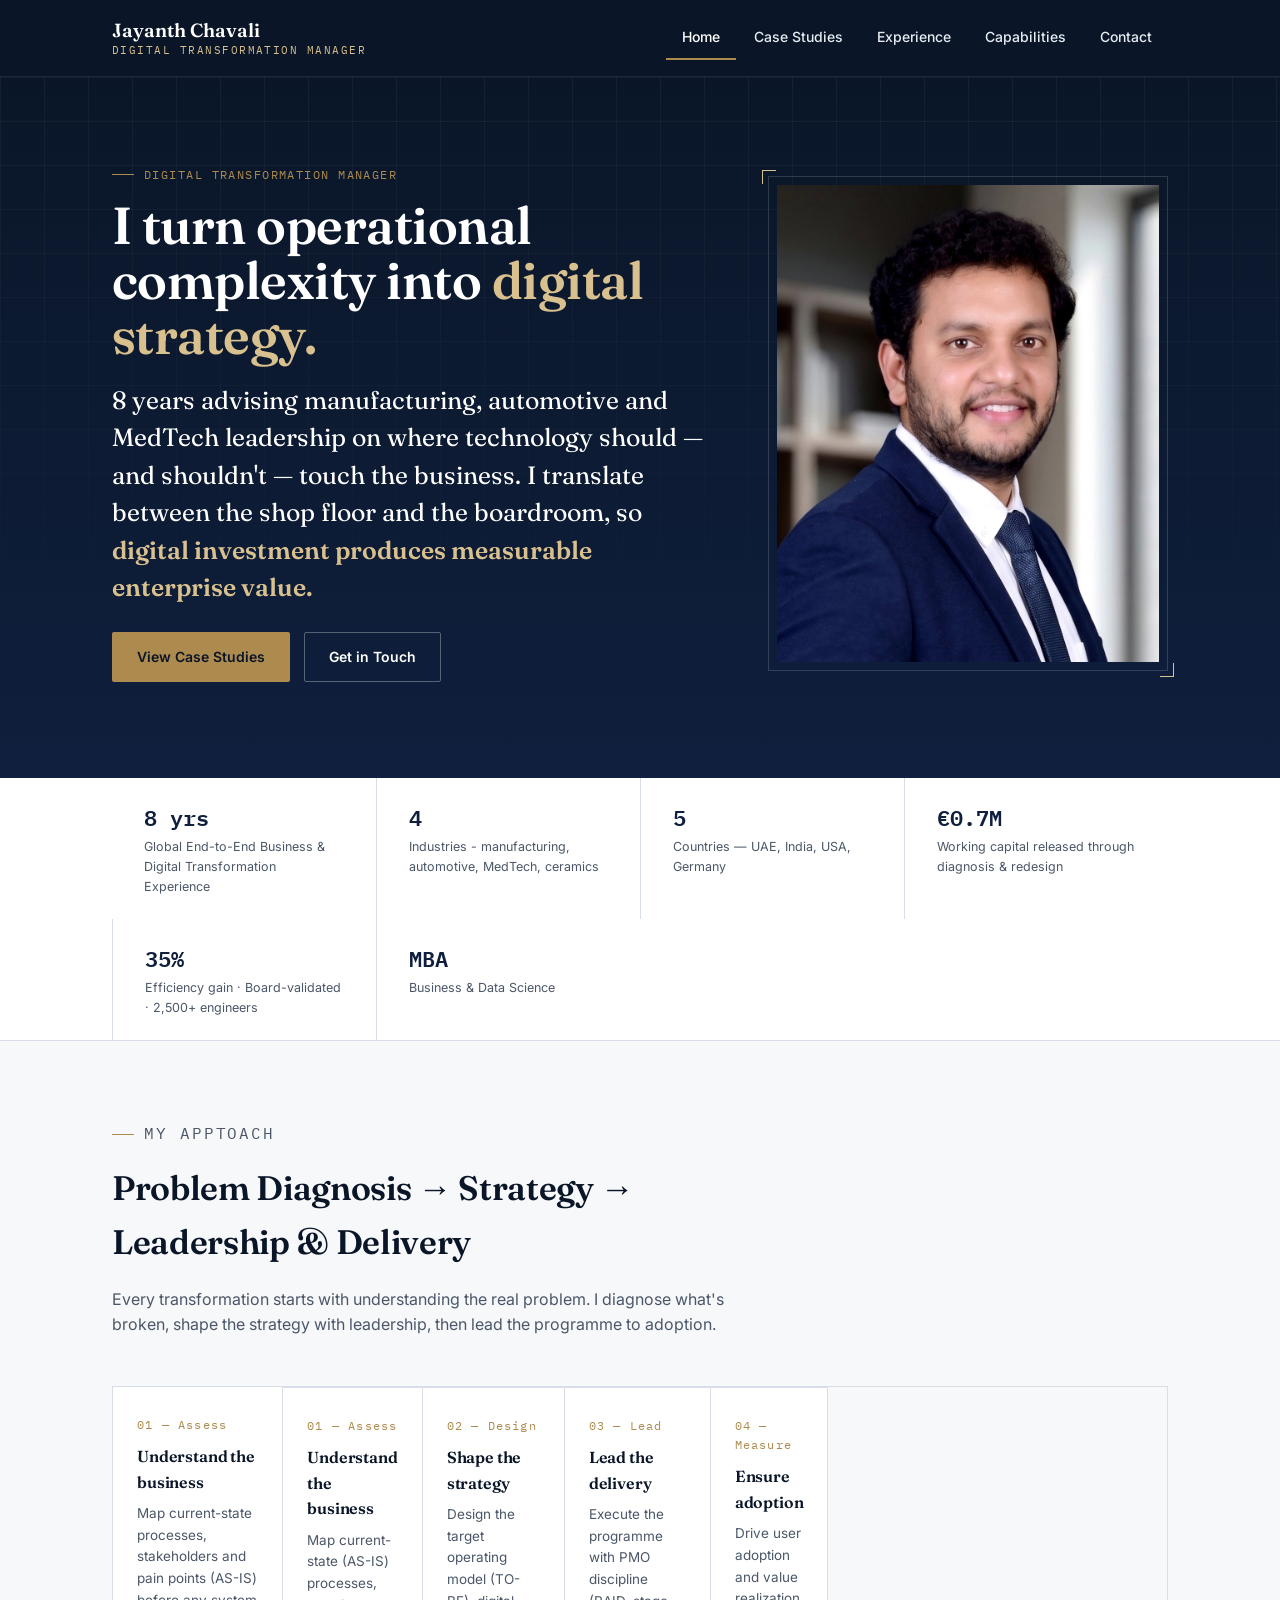
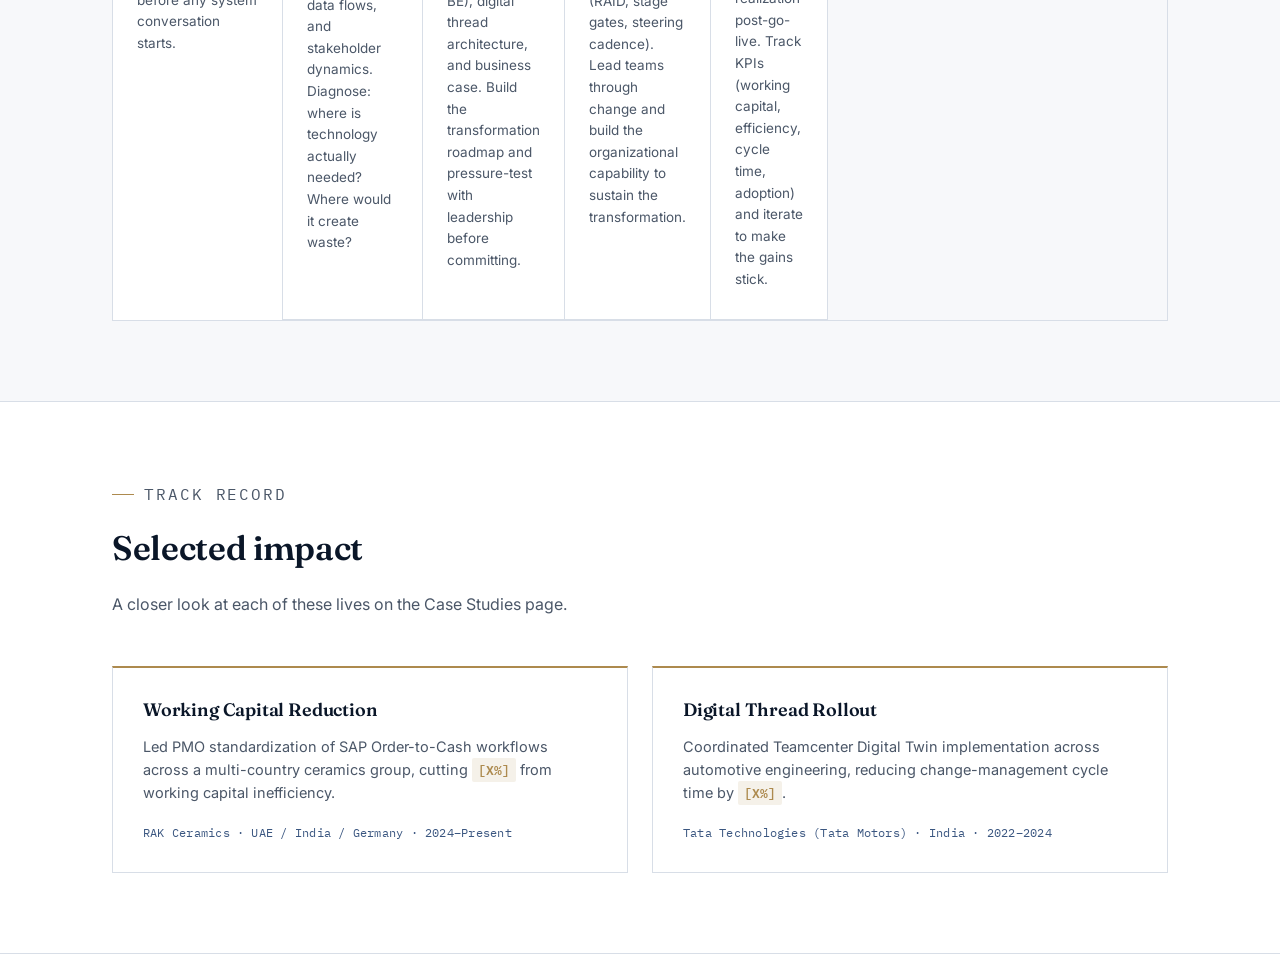
==== commit b86212f0: "Update index.html" ====
--- a/index.html
+++ b/index.html
@@ -120,28 +120,4 @@
     </div>
   </div>
 </section>
-
-<section class="contact-band">
-  <div class="wrap">
-    <div>
-      <h2>Let's talk transformation</h2>
-      <p>jayanthchavali9@gmail.com</p>
-    </div>
-    <div class="contact-links">
-      <a href="contact.html" class="btn btn-primary">Contact page</a>
-      <a href="mailto:jayanthchavali9@gmail.com" class="btn btn-ghost">Email directly</a>
-    </div>
-  </div>
-</section>
-
-<footer class="site-footer">
-  <div class="wrap">
-    <span>© 2026 Jayanth Chavali</span>
-    <span>MBA, Business &amp; Data Science · B.Tech, Mechanical Engineering</span>
-  </div>
-</footer>
-
-<script src="nav.js"></script>
-<script src="chatbot.js"></script>
-</body>
 </html>
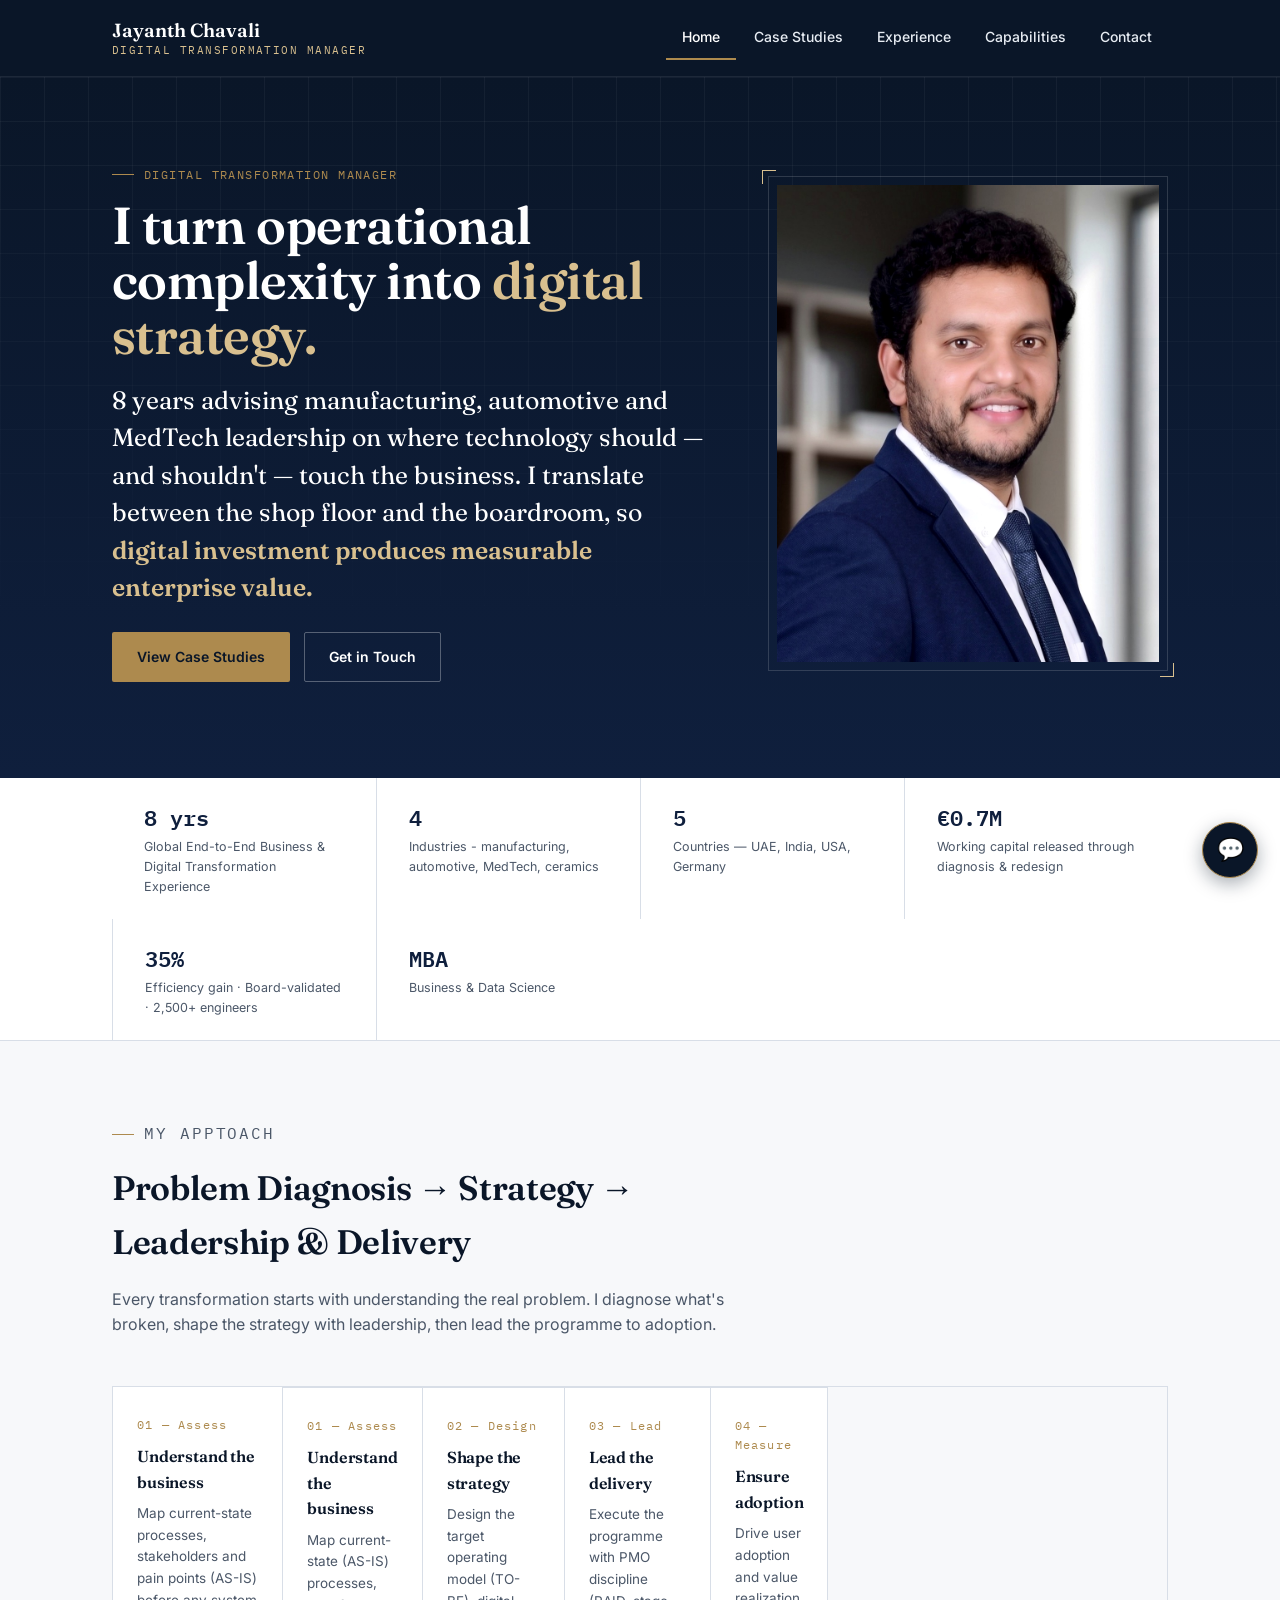
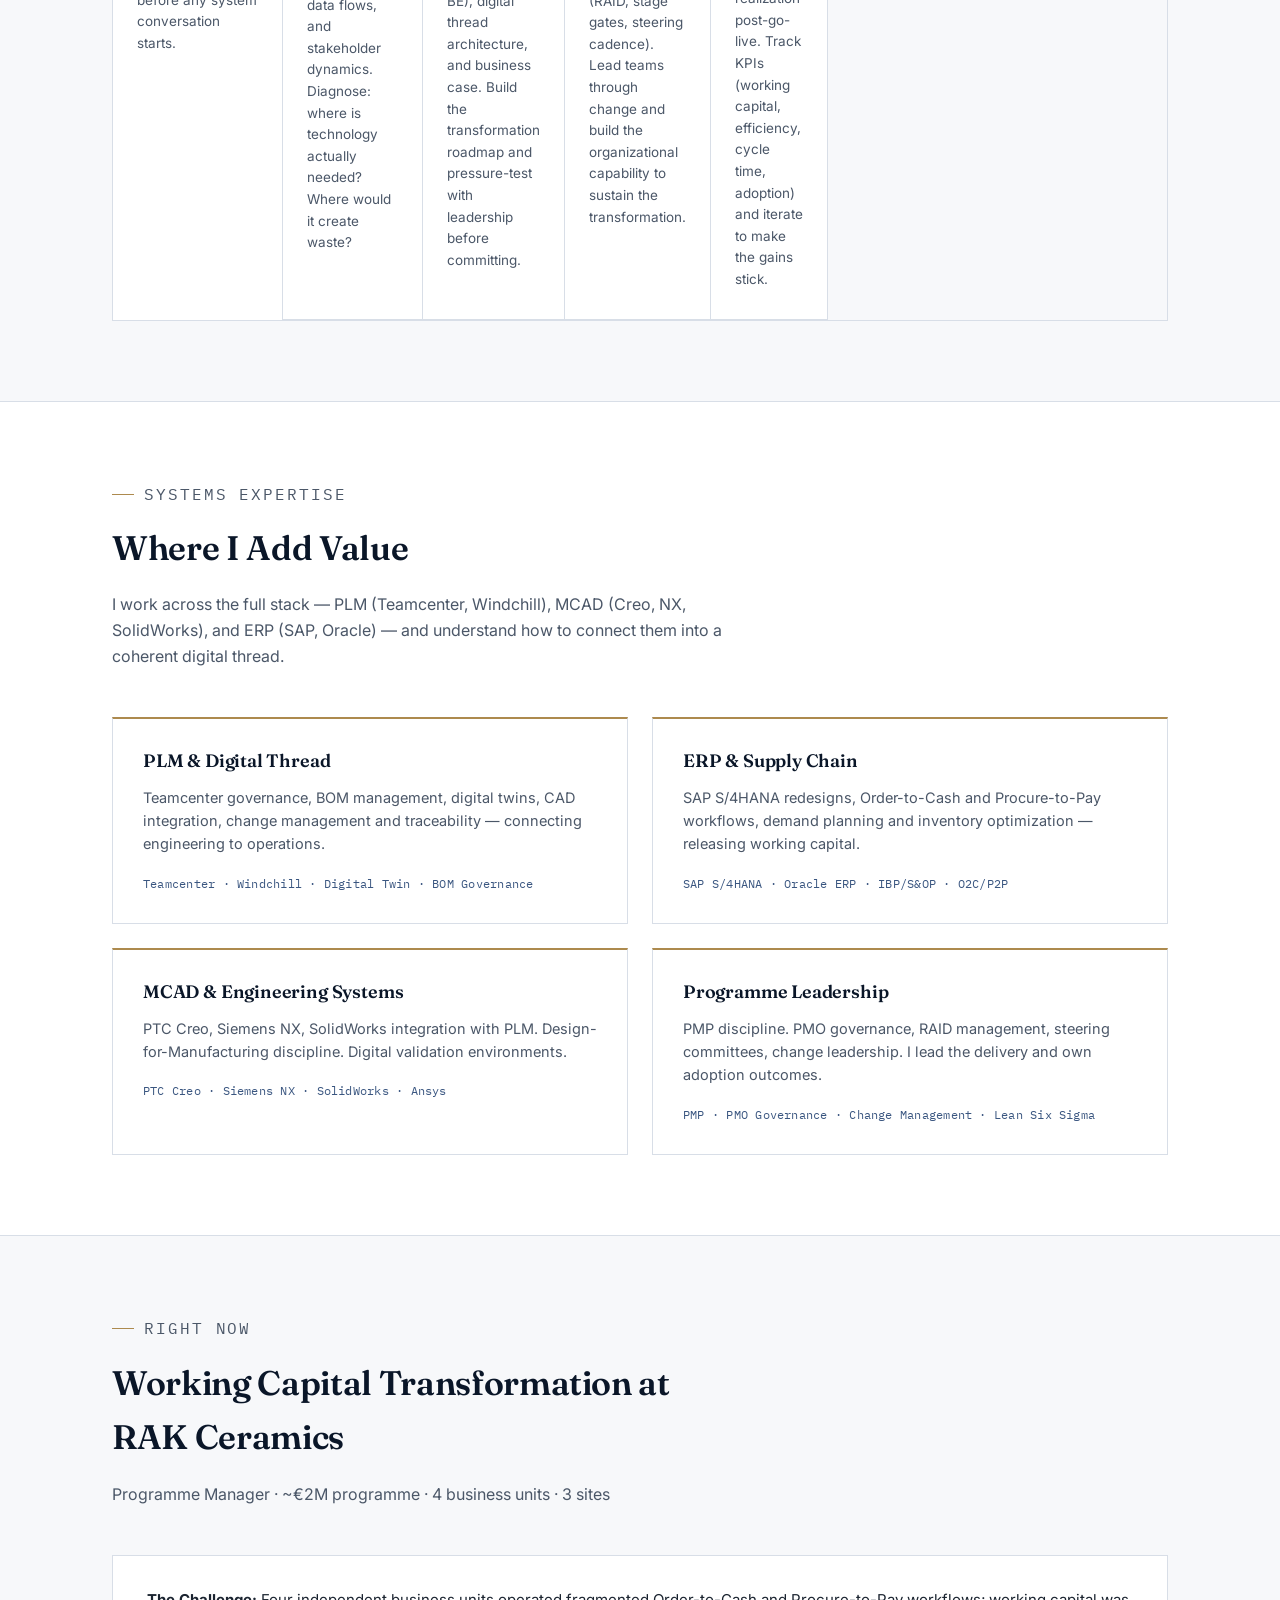
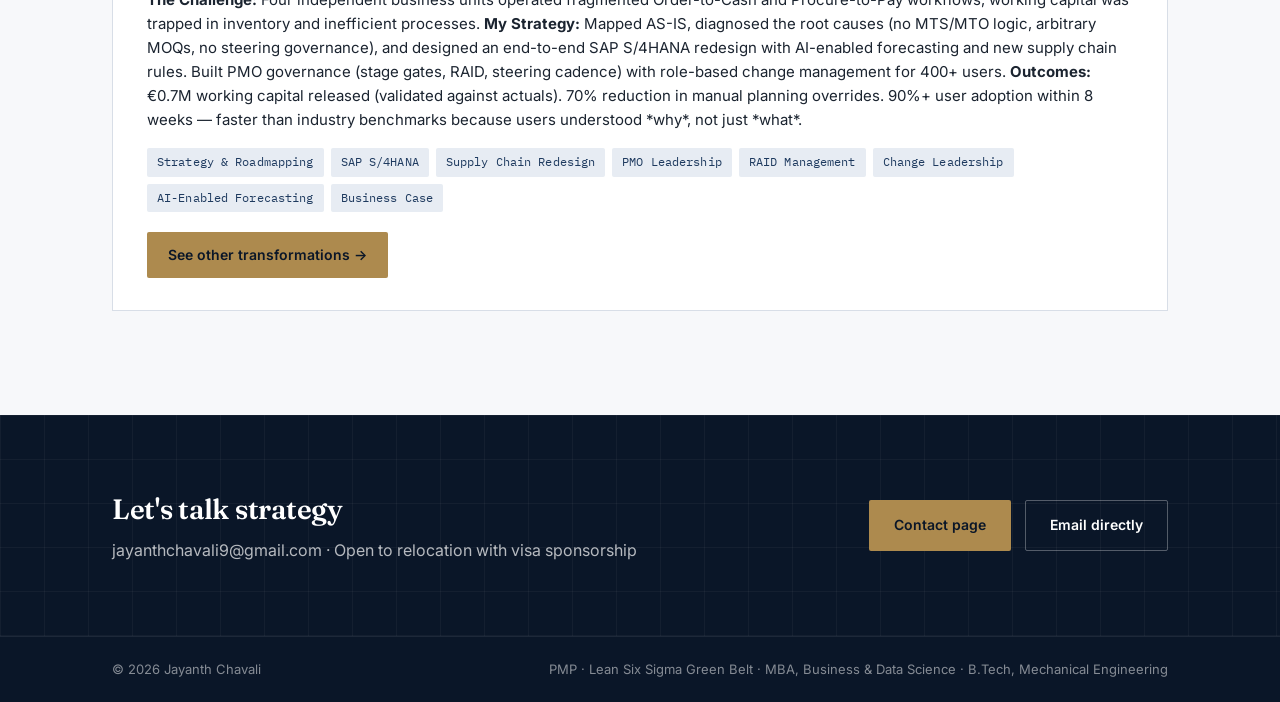
==== commit b166f382: "Update index.html" ====
--- a/index.html
+++ b/index.html
@@ -99,25 +99,83 @@
   </div>
 </section>
 
-<section class="block alt">
+  <section class="block alt">
   <div class="wrap">
     <div class="block-head">
-      <p class="eyebrow">Track Record</p>
-      <h2>Selected impact</h2>
-      <p>A closer look at each of these lives on the Case Studies page.</p>
+      <p class="eyebrow">Systems Expertise</p>
+      <h2>Where I Add Value</h2>
+      <p>I work across the full stack — PLM (Teamcenter, Windchill), MCAD (Creo, NX, SolidWorks), and ERP (SAP, Oracle) — and understand how to connect them into a coherent digital thread.</p>
     </div>
+
     <div class="capability-grid">
       <div class="capability-card">
-        <h3>Working Capital Reduction</h3>
-        <p>Led PMO standardization of SAP Order-to-Cash workflows across a multi-country ceramics group, cutting <span class="placeholder">[X%]</span> from working capital inefficiency.</p>
-        <span class="also">RAK Ceramics · UAE / India / Germany · 2024–Present</span>
+        <h3>PLM & Digital Thread</h3>
+        <p>Teamcenter governance, BOM management, digital twins, CAD integration, change management and traceability — connecting engineering to operations.</p>
+        <span class="also">Teamcenter · Windchill · Digital Twin · BOM Governance</span>
       </div>
       <div class="capability-card">
-        <h3>Digital Thread Rollout</h3>
-        <p>Coordinated Teamcenter Digital Twin implementation across automotive engineering, reducing change-management cycle time by <span class="placeholder">[X%]</span>.</p>
-        <span class="also">Tata Technologies (Tata Motors) · India · 2022–2024</span>
+        <h3>ERP & Supply Chain</h3>
+        <p>SAP S/4HANA redesigns, Order-to-Cash and Procure-to-Pay workflows, demand planning and inventory optimization — releasing working capital.</p>
+        <span class="also">SAP S/4HANA · Oracle ERP · IBP/S&OP · O2C/P2P</span>
+      </div>
+      <div class="capability-card">
+        <h3>MCAD & Engineering Systems</h3>
+        <p>PTC Creo, Siemens NX, SolidWorks integration with PLM. Design-for-Manufacturing discipline. Digital validation environments.</p>
+        <span class="also">PTC Creo · Siemens NX · SolidWorks · Ansys</span>
+      </div>
+      <div class="capability-card">
+        <h3>Programme Leadership</h3>
+        <p>PMP discipline. PMO governance, RAID management, steering committees, change leadership. I lead the delivery and own adoption outcomes.</p>
+        <span class="also">PMP · PMO Governance · Change Management · Lean Six Sigma</span>
       </div>
     </div>
   </div>
 </section>
+
+<section class="block">
+  <div class="wrap">
+    <div class="block-head">
+      <p class="eyebrow">Right Now</p>
+      <h2>Working Capital Transformation at RAK Ceramics</h2>
+      <p>Programme Manager · ~€2M programme · 4 business units · 3 sites</p>
+    </div>
+    <div class="role-card">
+      <p class="desc"><strong>The Challenge:</strong> Four independent business units operated fragmented Order-to-Cash and Procure-to-Pay workflows; working capital was trapped in inventory and inefficient processes. <strong>My Strategy:</strong> Mapped AS-IS, diagnosed the root causes (no MTS/MTO logic, arbitrary MOQs, no steering governance), and designed an end-to-end SAP S/4HANA redesign with AI-enabled forecasting and new supply chain rules. Built PMO governance (stage gates, RAID, steering cadence) with role-based change management for 400+ users. <strong>Outcomes:</strong> €0.7M working capital released (validated against actuals). 70% reduction in manual planning overrides. 90%+ user adoption within 8 weeks — faster than industry benchmarks because users understood *why*, not just *what*.</p>
+      <div class="skill-pills">
+        <span class="pill">Strategy & Roadmapping</span><span class="pill">SAP S/4HANA</span><span class="pill">Supply Chain Redesign</span>
+        <span class="pill">PMO Leadership</span><span class="pill">RAID Management</span><span class="pill">Change Leadership</span>
+        <span class="pill">AI-Enabled Forecasting</span><span class="pill">Business Case</span>
+      </div>
+      <div style="margin-top:20px;">
+        <a href="case-studies.html" class="btn btn-primary" style="padding:11px 20px;">See other transformations →</a>
+      </div>
+    </div>
+  </div>
+</section>
+
+<section class="contact-band">
+  <div class="wrap">
+    <div>
+      <h2>Let's talk strategy</h2>
+      <p>jayanthchavali9@gmail.com · Open to relocation with visa sponsorship</p>
+    </div>
+    <div class="contact-links">
+      <a href="contact.html" class="btn btn-primary">Contact page</a>
+      <a href="mailto:jayanthchavali9@gmail.com" class="btn btn-ghost">Email directly</a>
+    </div>
+  </div>
+</section>
+
+<footer class="site-footer">
+  <div class="wrap">
+    <span>© 2026 Jayanth Chavali</span>
+    <span>PMP · Lean Six Sigma Green Belt · MBA, Business &amp; Data Science · B.Tech, Mechanical Engineering</span>
+  </div>
+</footer>
+
+<script src="nav.js"></script>
+<script src="chatbot.js"></script>
+</body>
 </html>
+
+
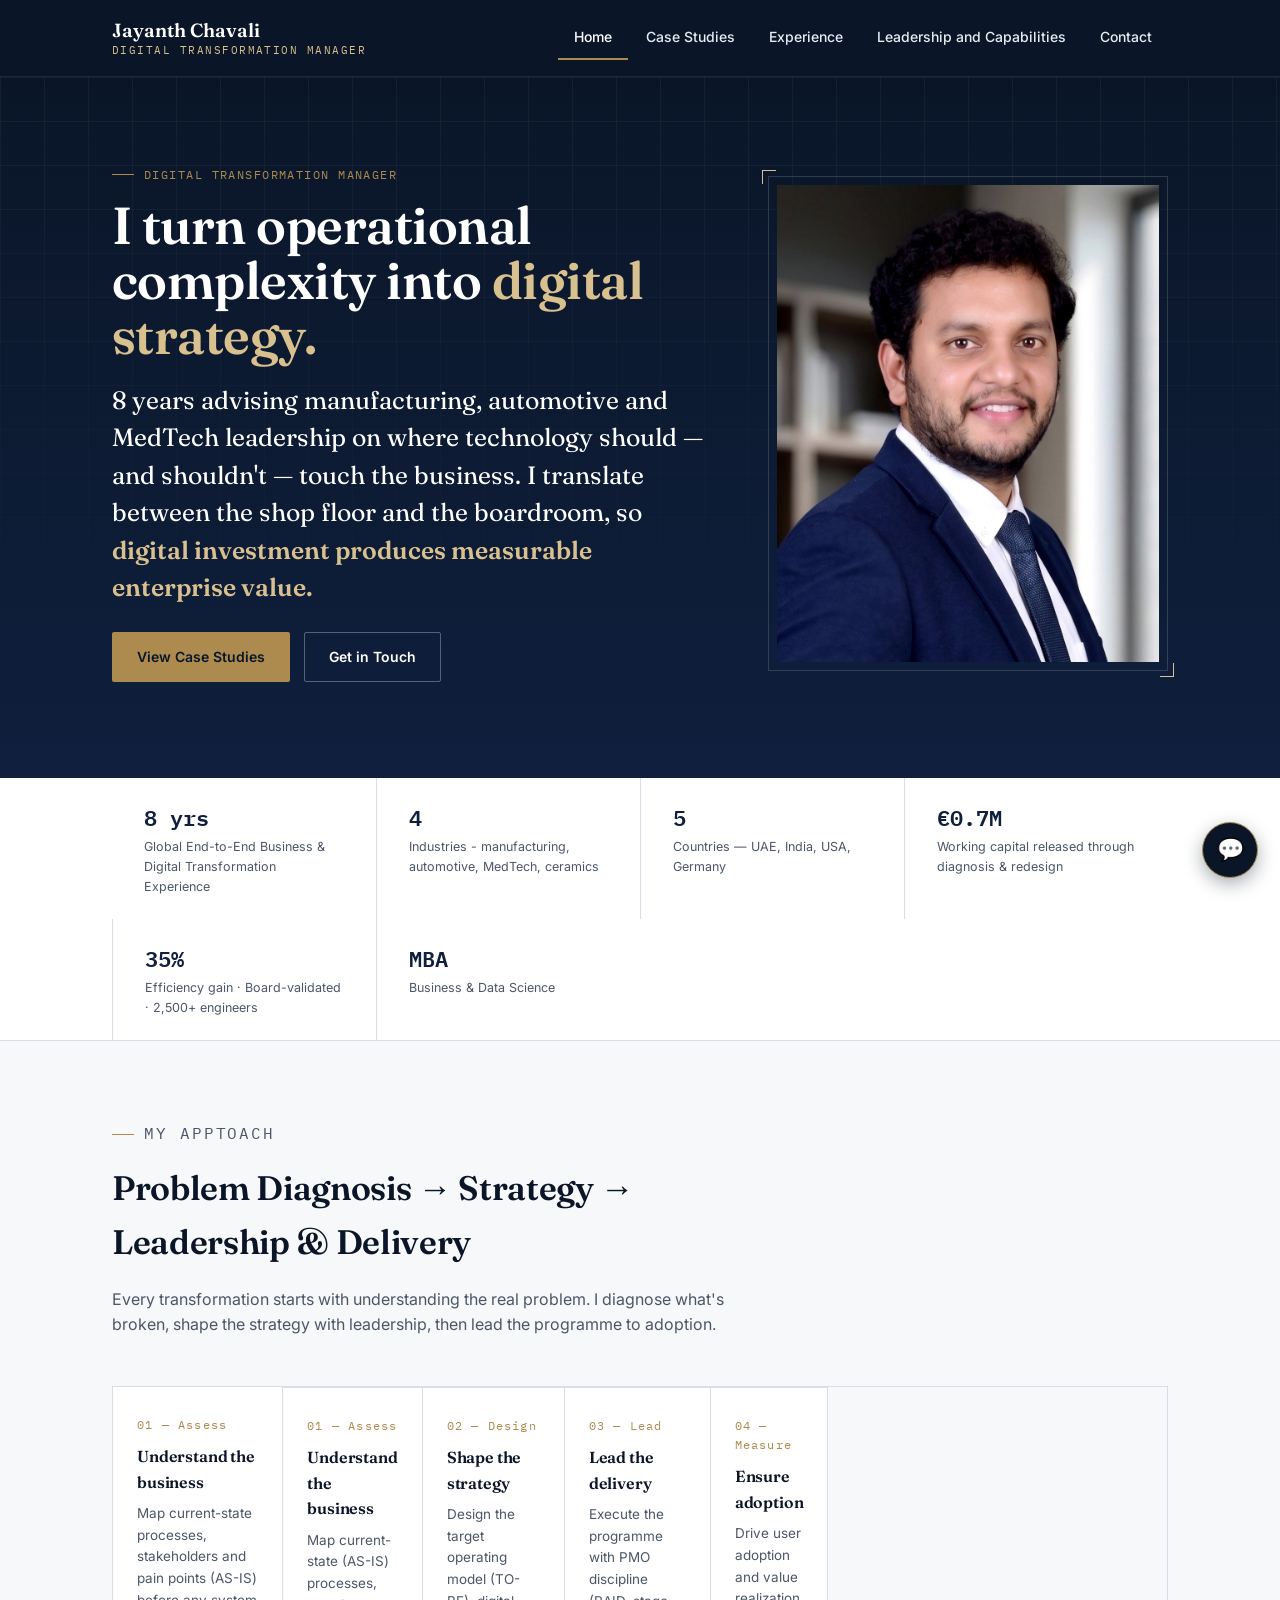
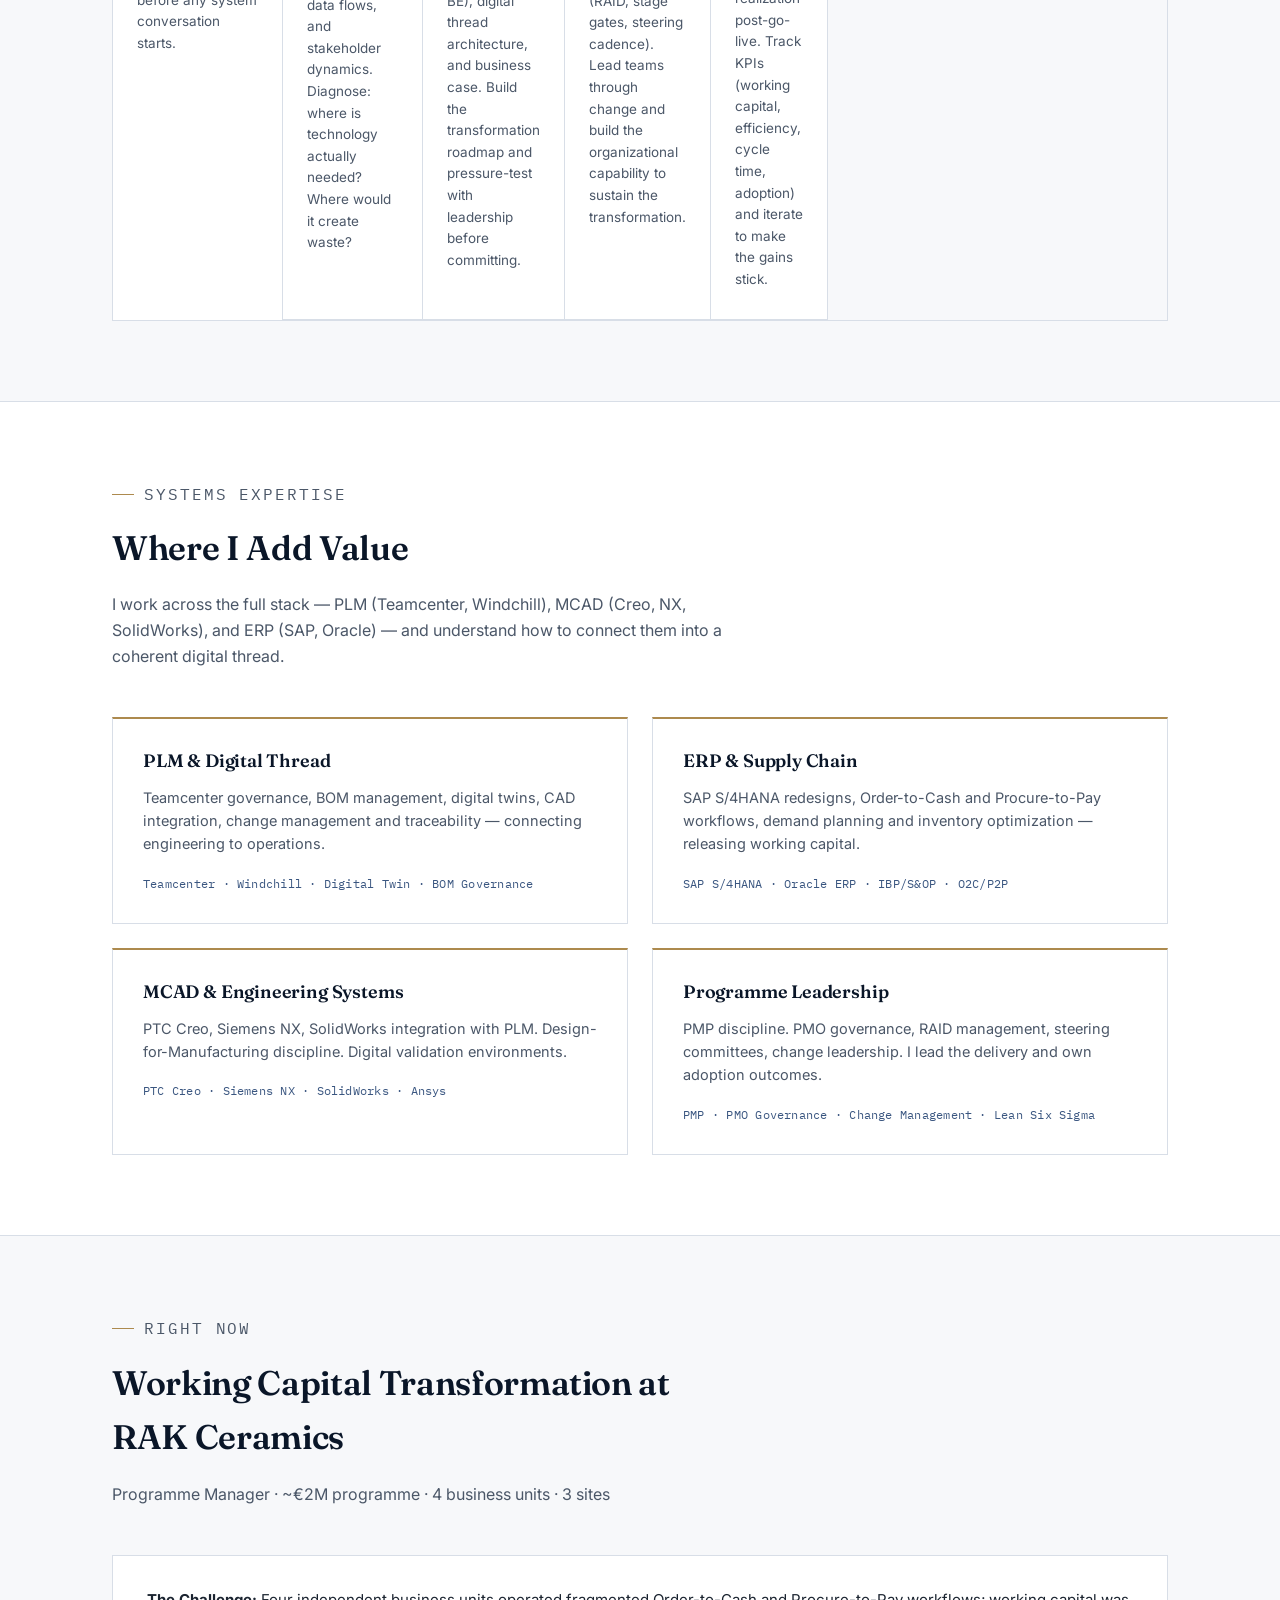
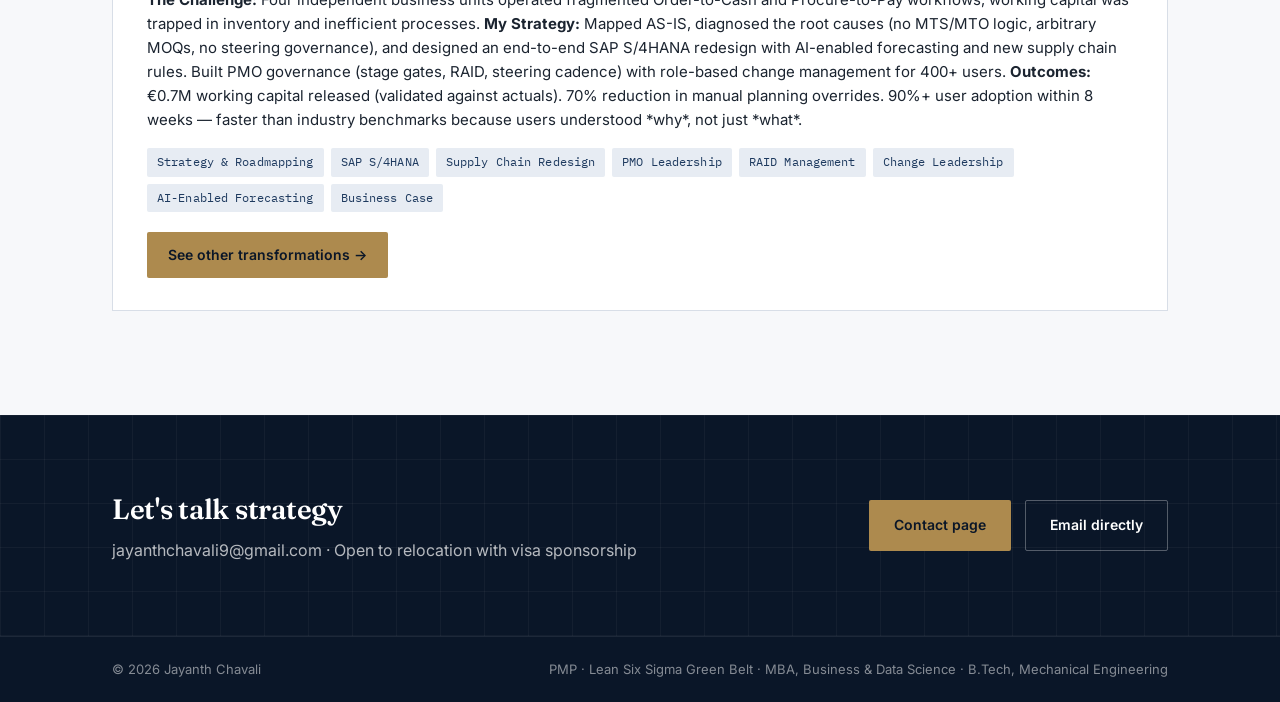
==== commit b9d82d2f: "Update index.html" ====
--- a/index.html
+++ b/index.html
@@ -20,7 +20,7 @@
         <li><a href="index.html" class="active">Home</a></li>
         <li><a href="case-studies.html">Case Studies</a></li>
         <li><a href="experience.html">Experience</a></li>
-        <li><a href="skills.html">Capabilities</a></li>
+        <li><a href="skills.html">Leadership and Capabilities</a></li>
         <li><a href="contact.html">Contact</a></li>
       </ul>
     </nav>
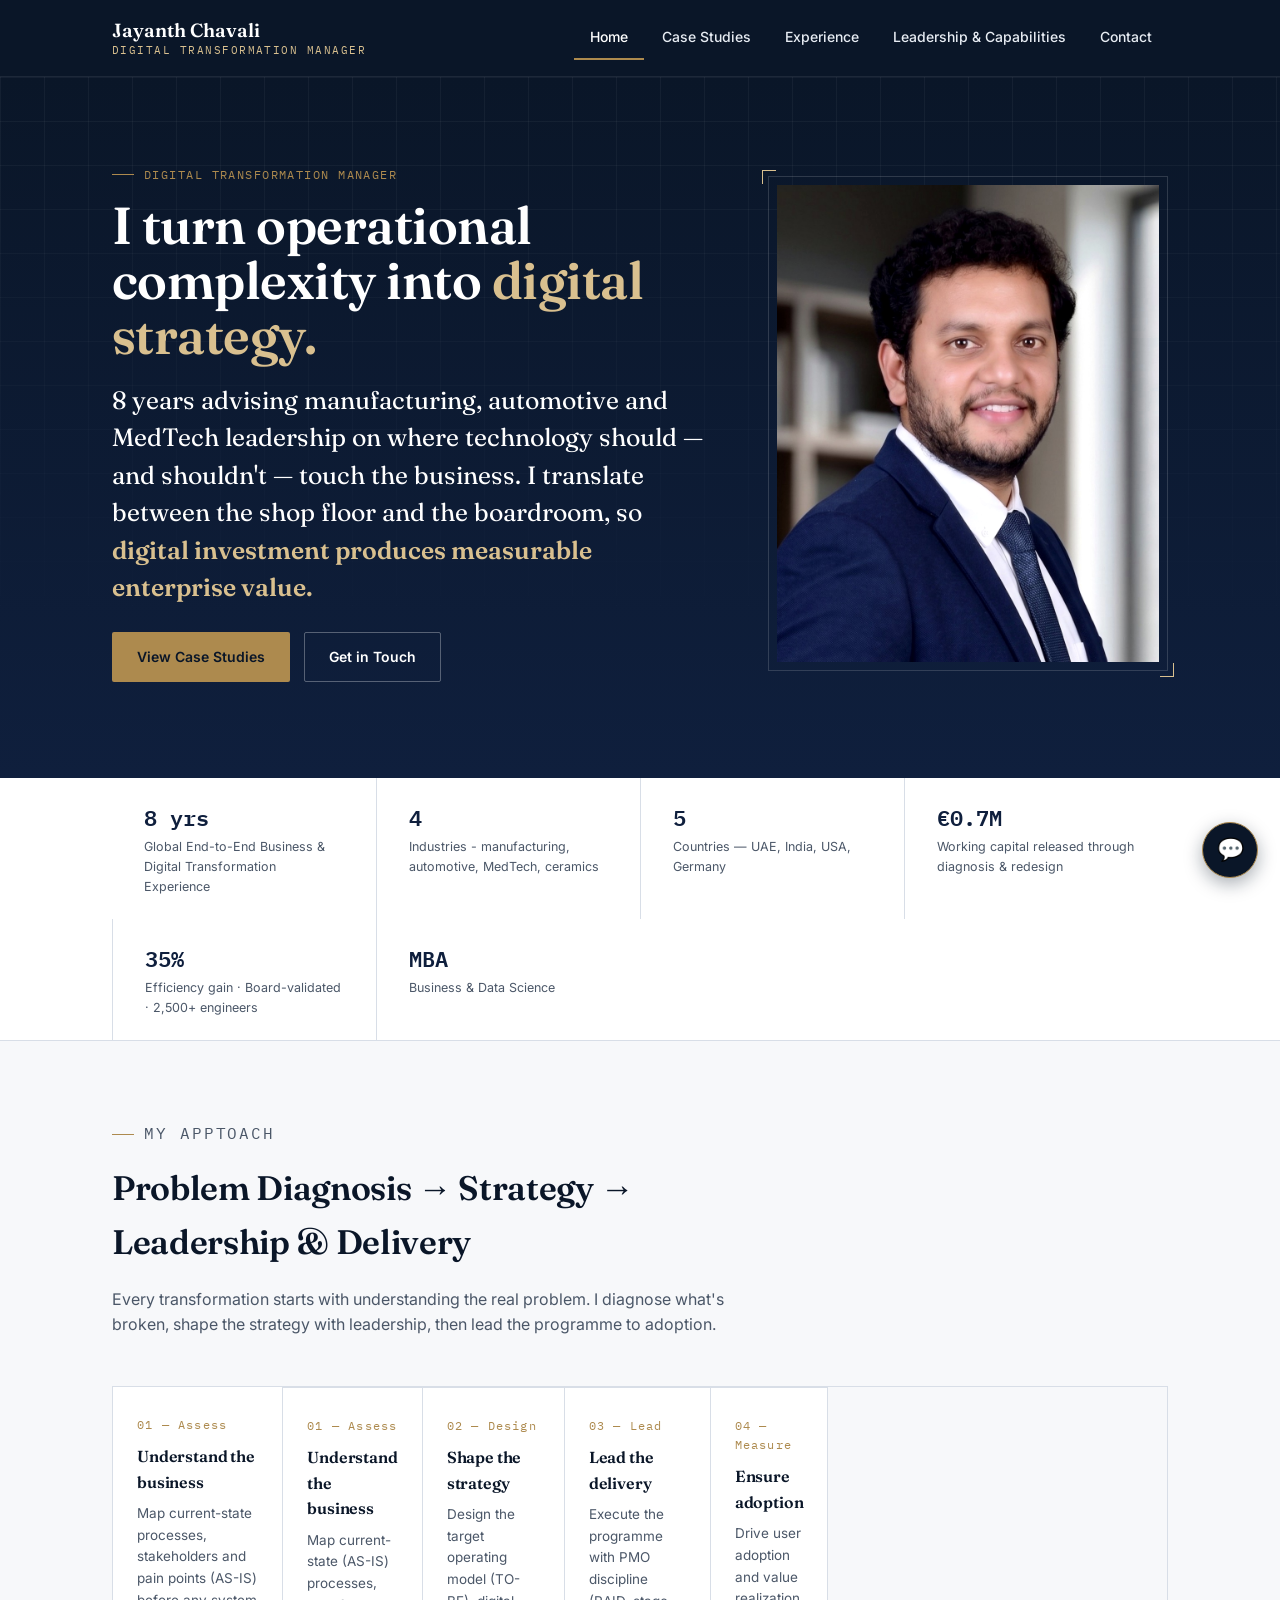
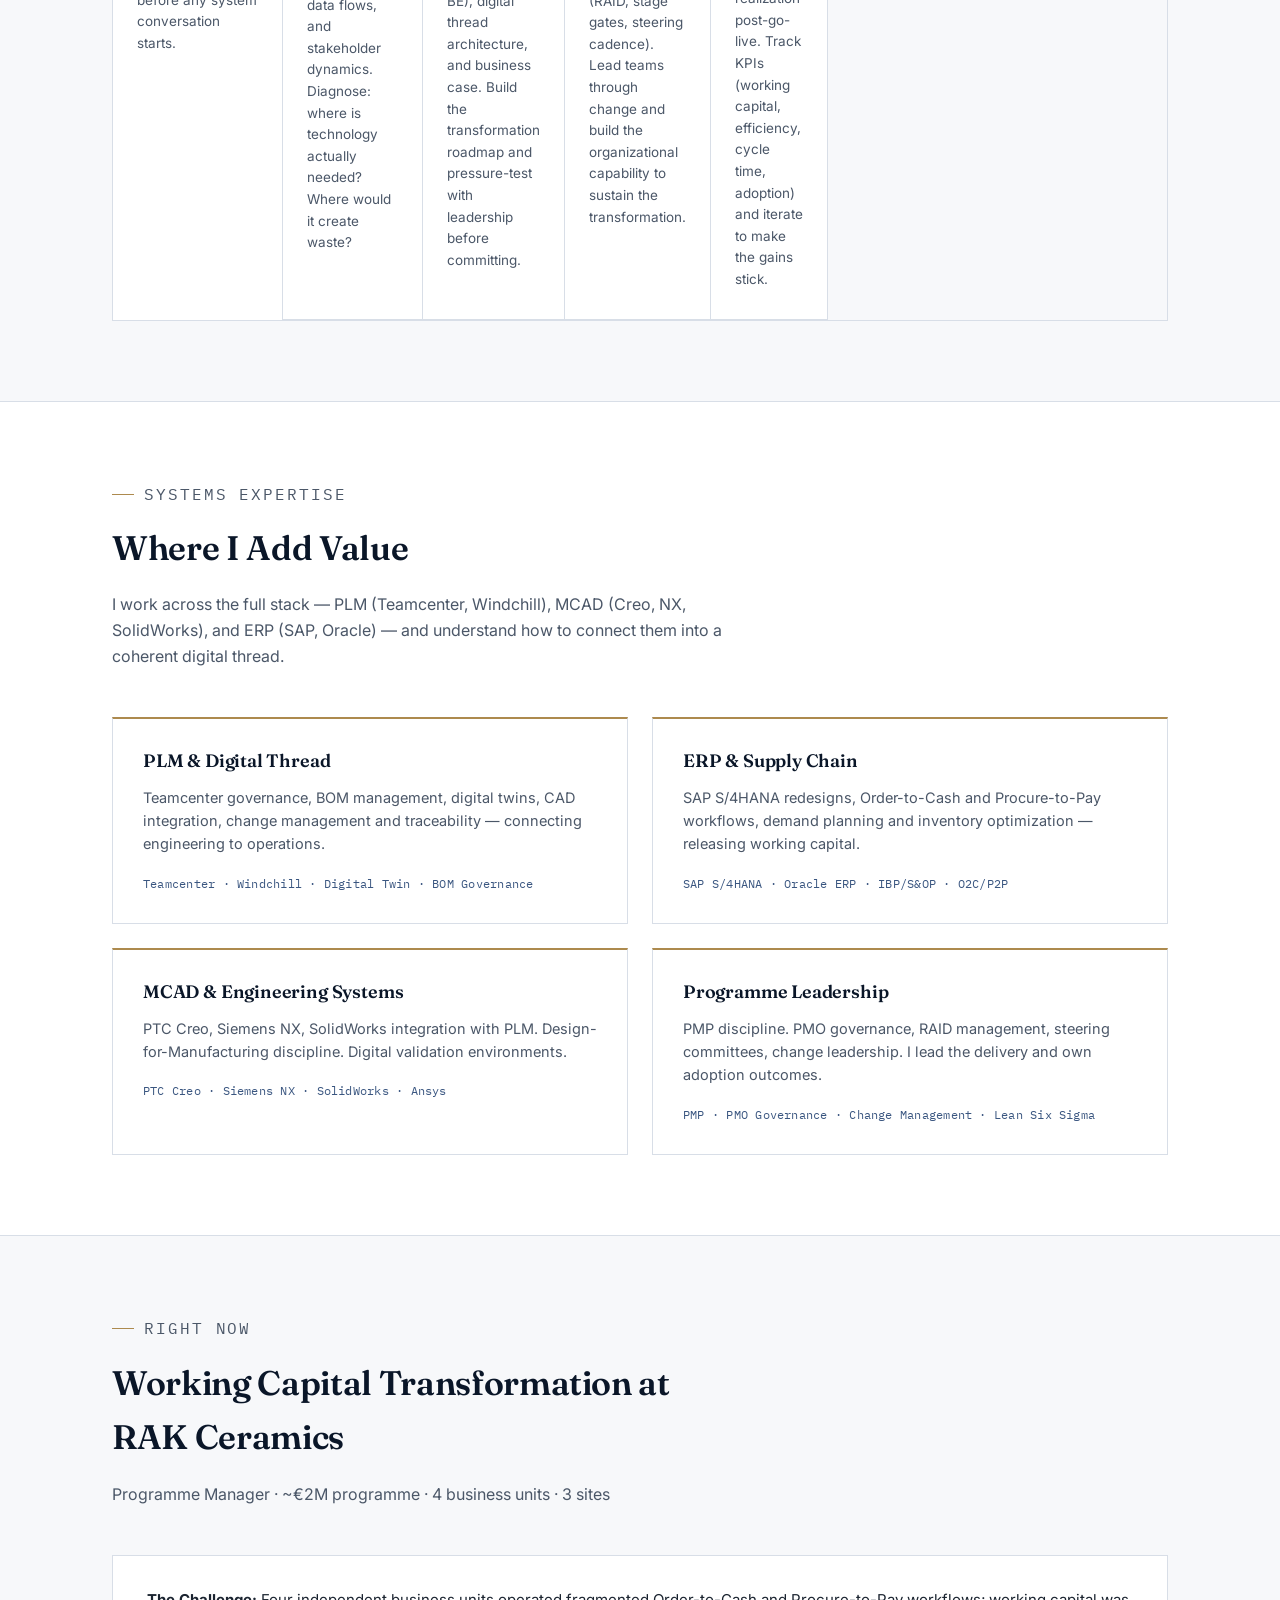
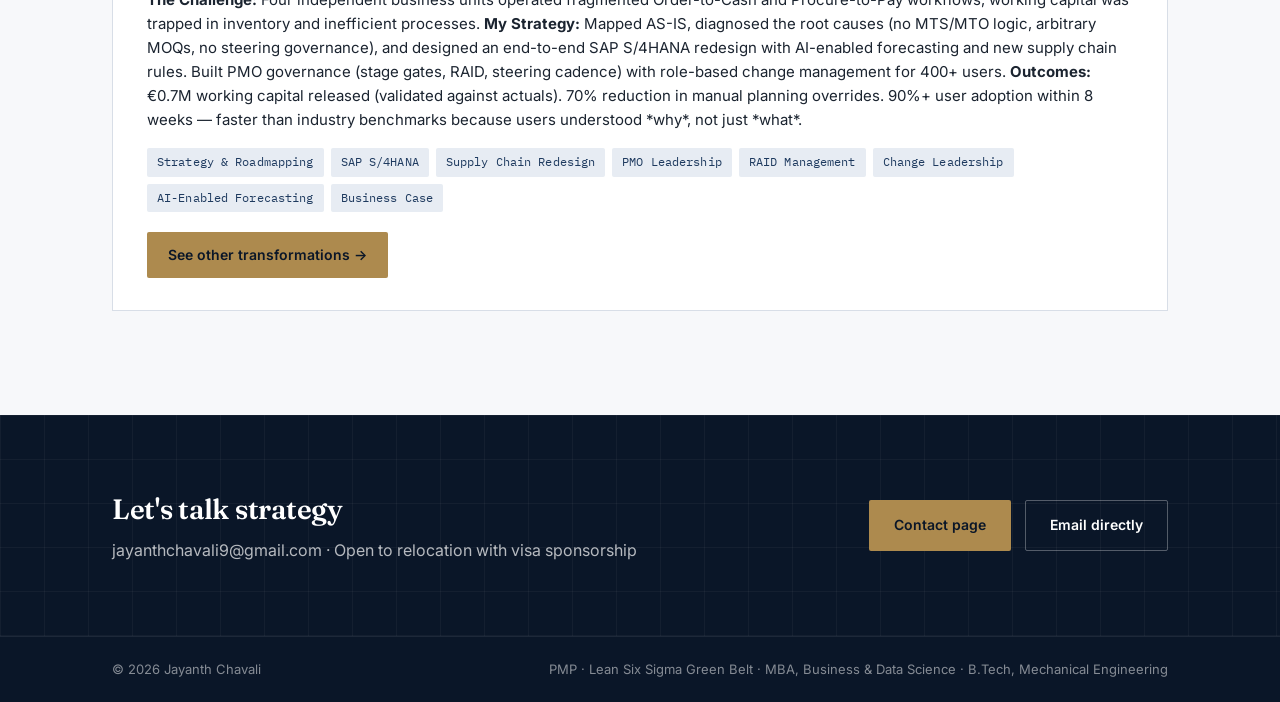
==== commit 9a5ee9a7: "Update index.html" ====
--- a/index.html
+++ b/index.html
@@ -20,7 +20,7 @@
         <li><a href="index.html" class="active">Home</a></li>
         <li><a href="case-studies.html">Case Studies</a></li>
         <li><a href="experience.html">Experience</a></li>
-        <li><a href="skills.html">Leadership and Capabilities</a></li>
+        <li><a href="skills.html">Leadership & Capabilities</a></li>
         <li><a href="contact.html">Contact</a></li>
       </ul>
     </nav>
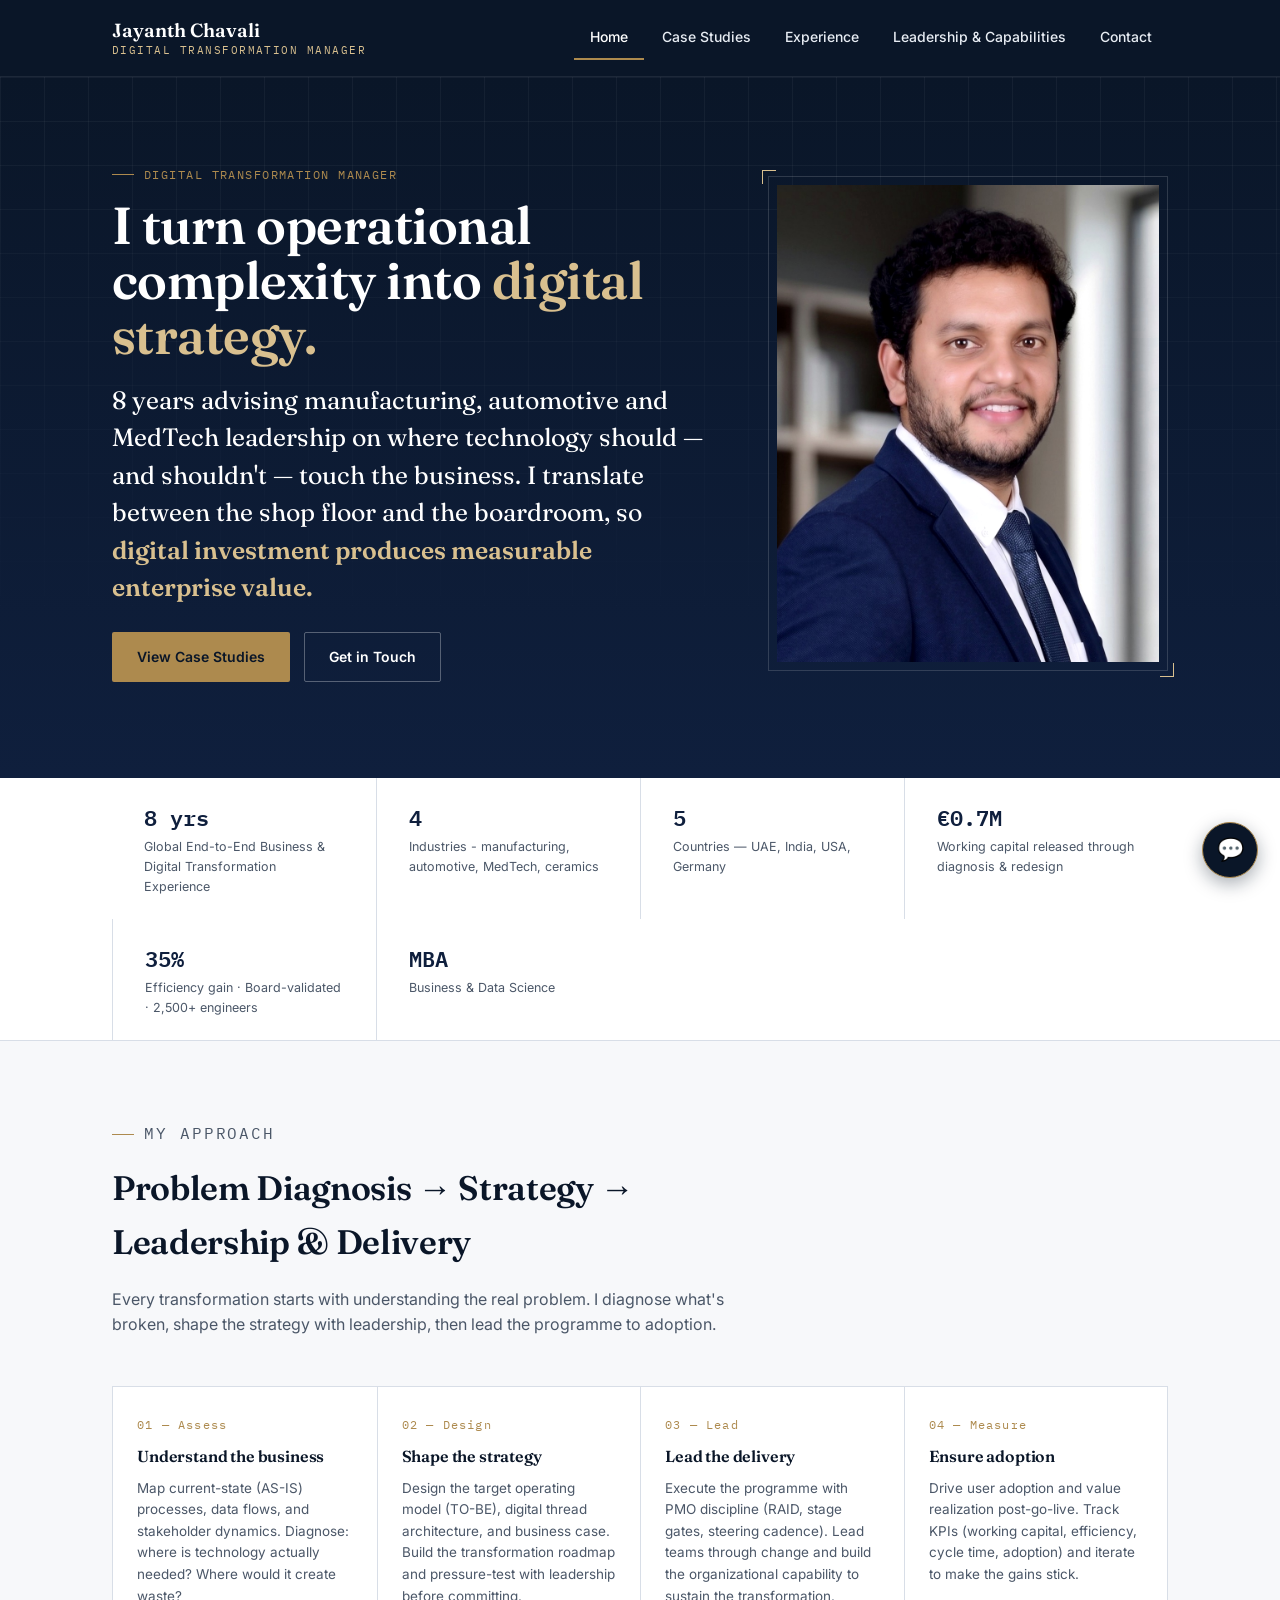
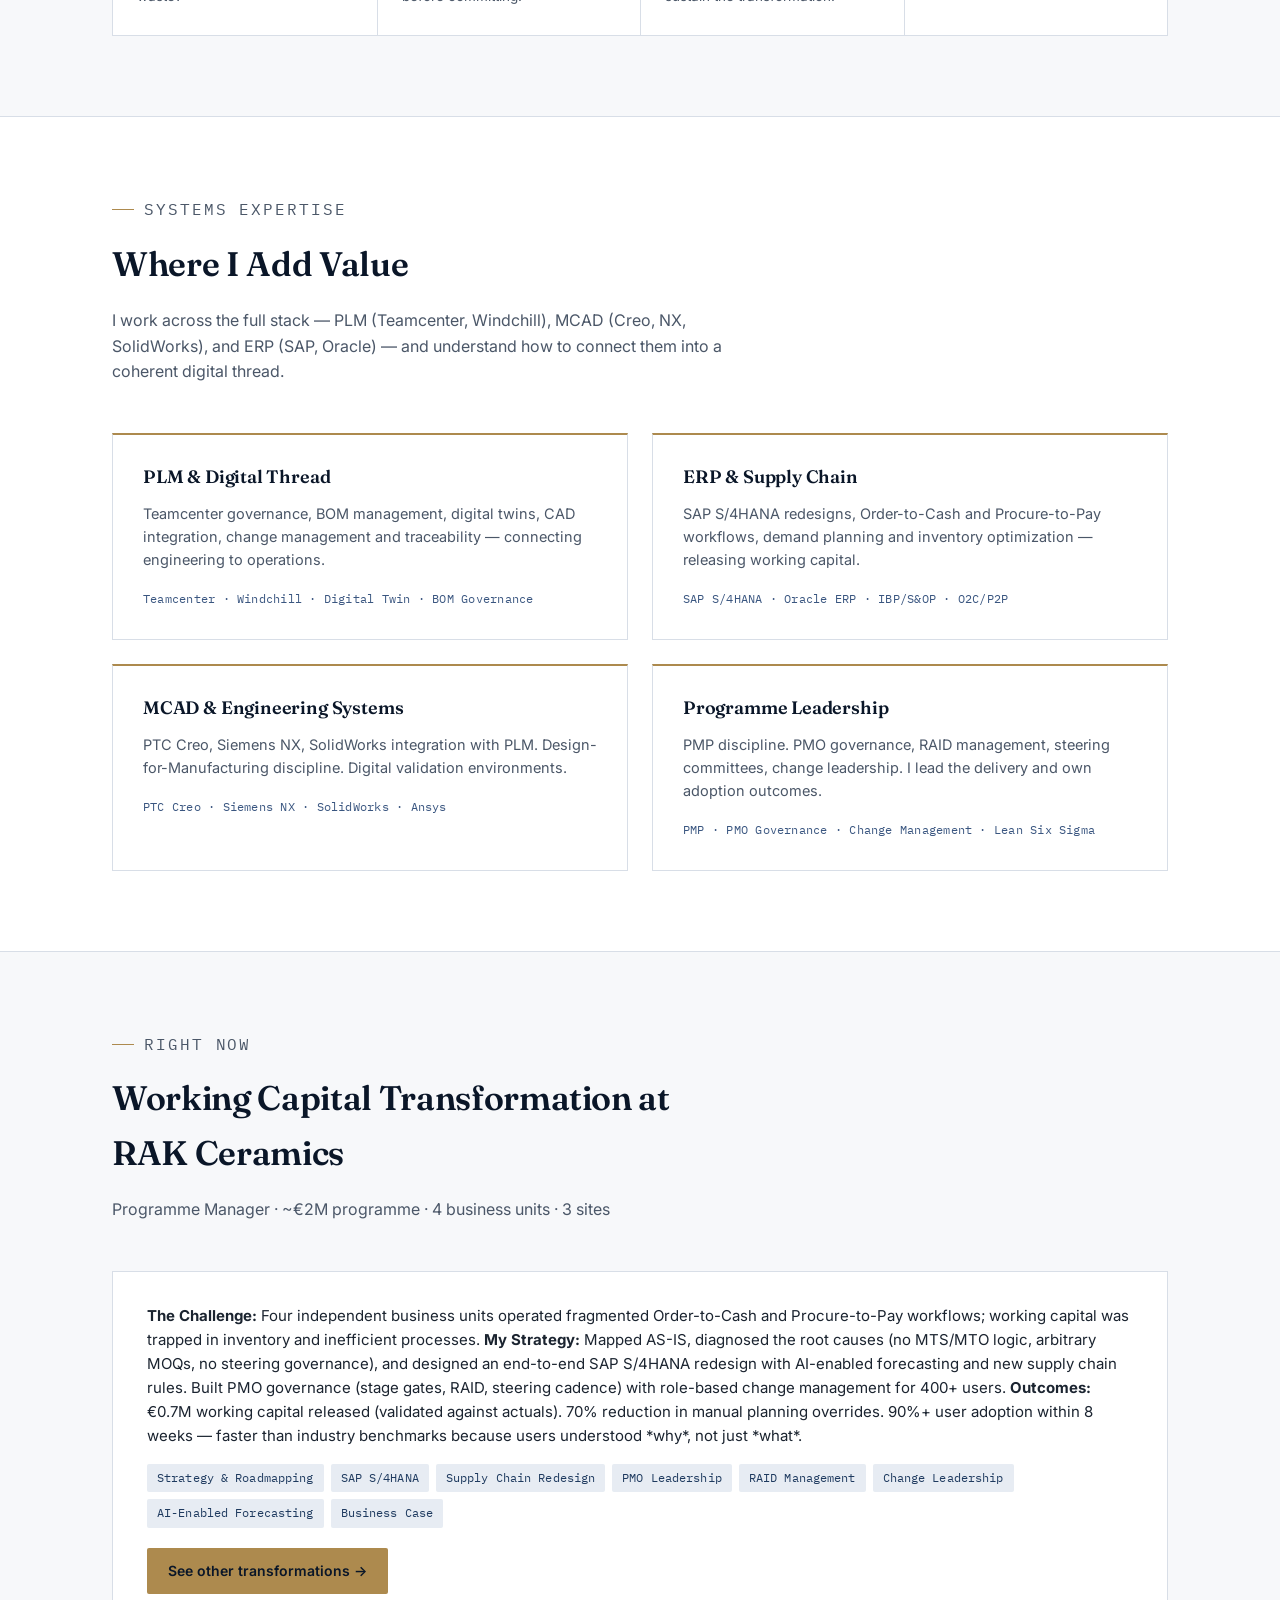
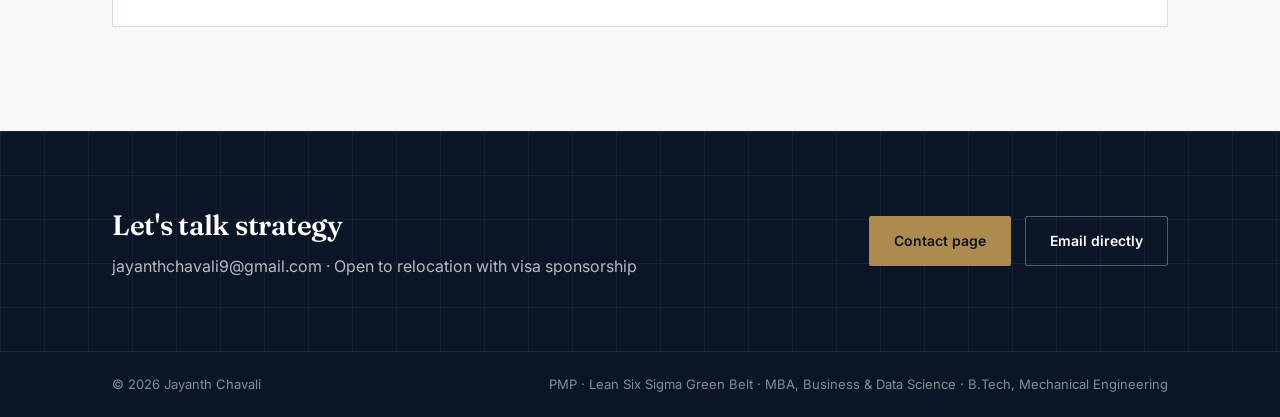
==== commit 81f00664: "Update index.html" ====
--- a/index.html
+++ b/index.html
@@ -64,17 +64,11 @@
 <section class="block">
   <div class="wrap">
     <div class="block-head">
-      <p class="eyebrow">MY APPTOACH</p>
+      <p class="eyebrow">MY APPROACH</p>
       <h2>Problem Diagnosis → Strategy → Leadership & Delivery</h2>
       <p>Every transformation starts with understanding the real problem. I diagnose what's broken, shape the strategy with leadership, then lead the programme to adoption.</p>
     </div>
     <div class="approach-steps">
-      <div class="approach-step">
-        <span class="step-num">01 — Assess</span>
-        <h3>Understand the business</h3>
-        <p>Map current-state processes, stakeholders and pain points (AS-IS) before any system conversation starts.</p>
-      </div>
-     <div class="approach-steps">
       <div class="approach-step">
         <span class="step-num">01 — Assess</span>
         <h3>Understand the business</h3>
